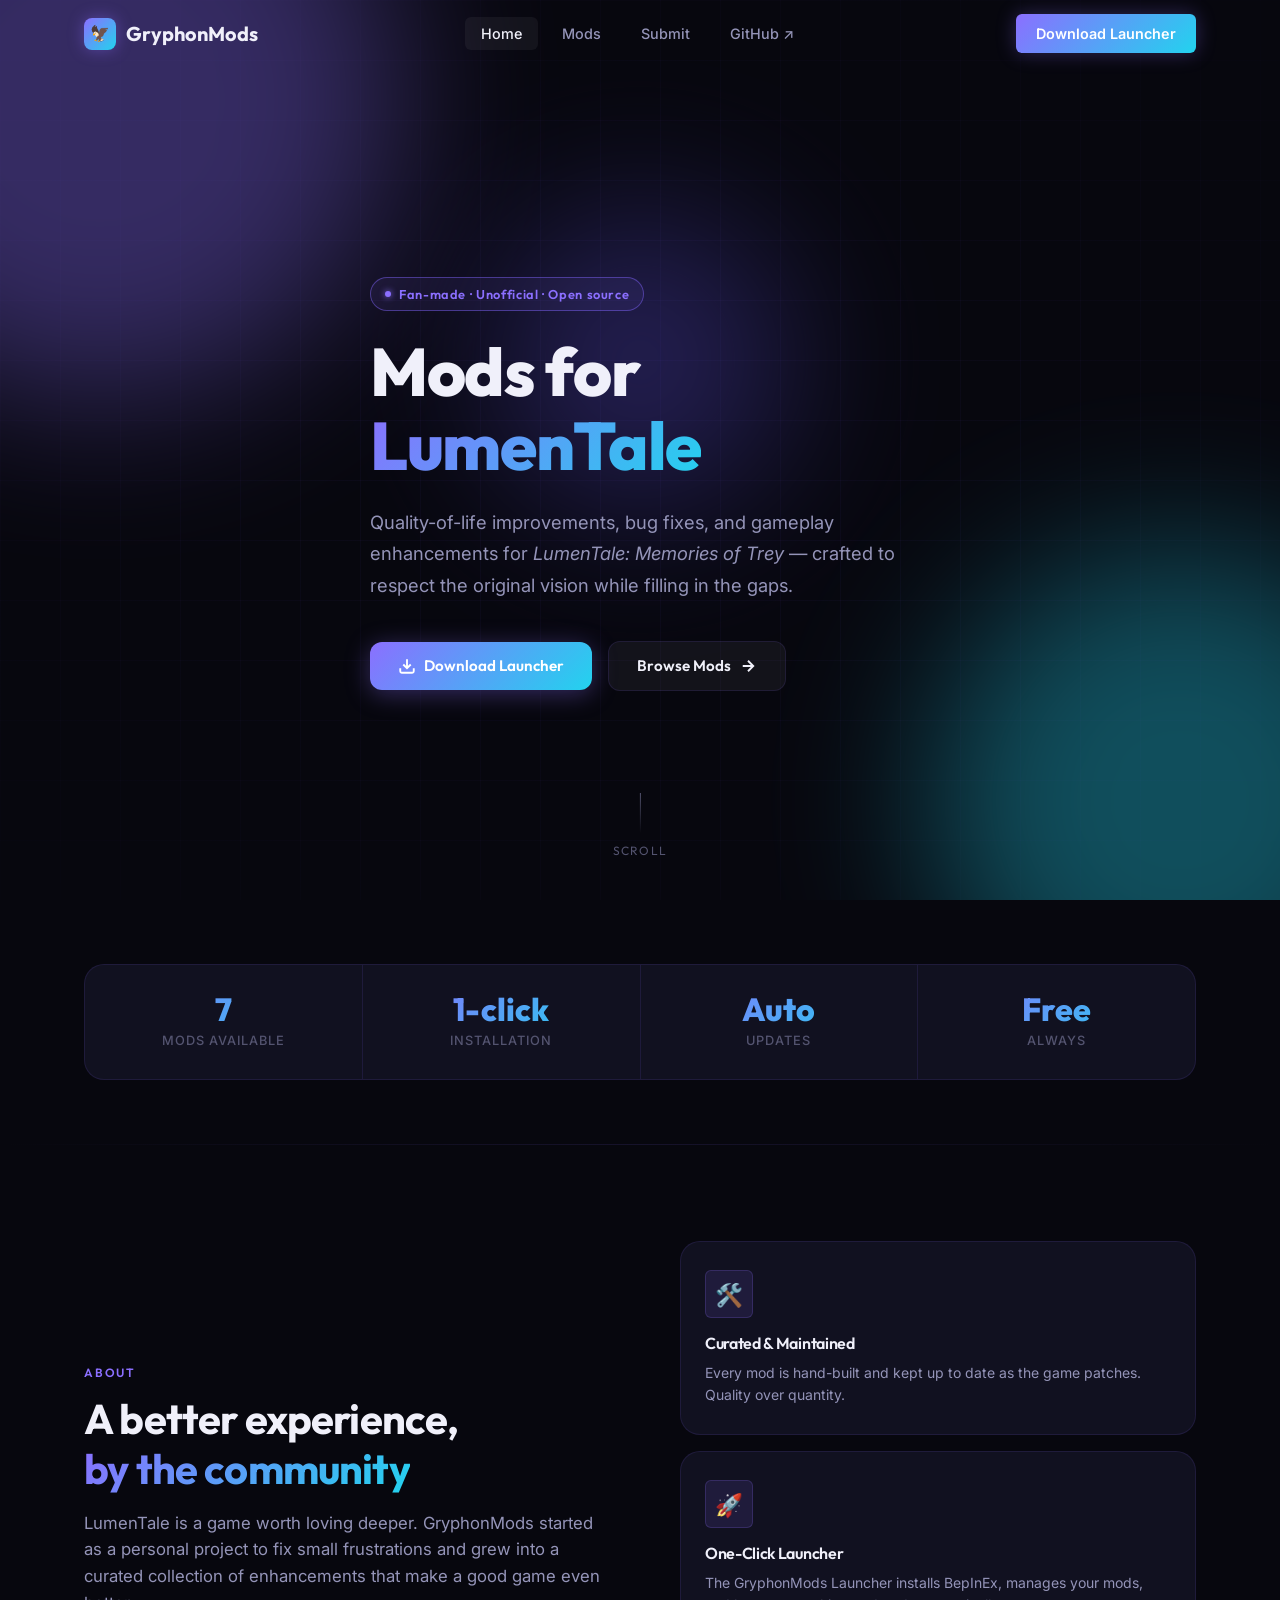
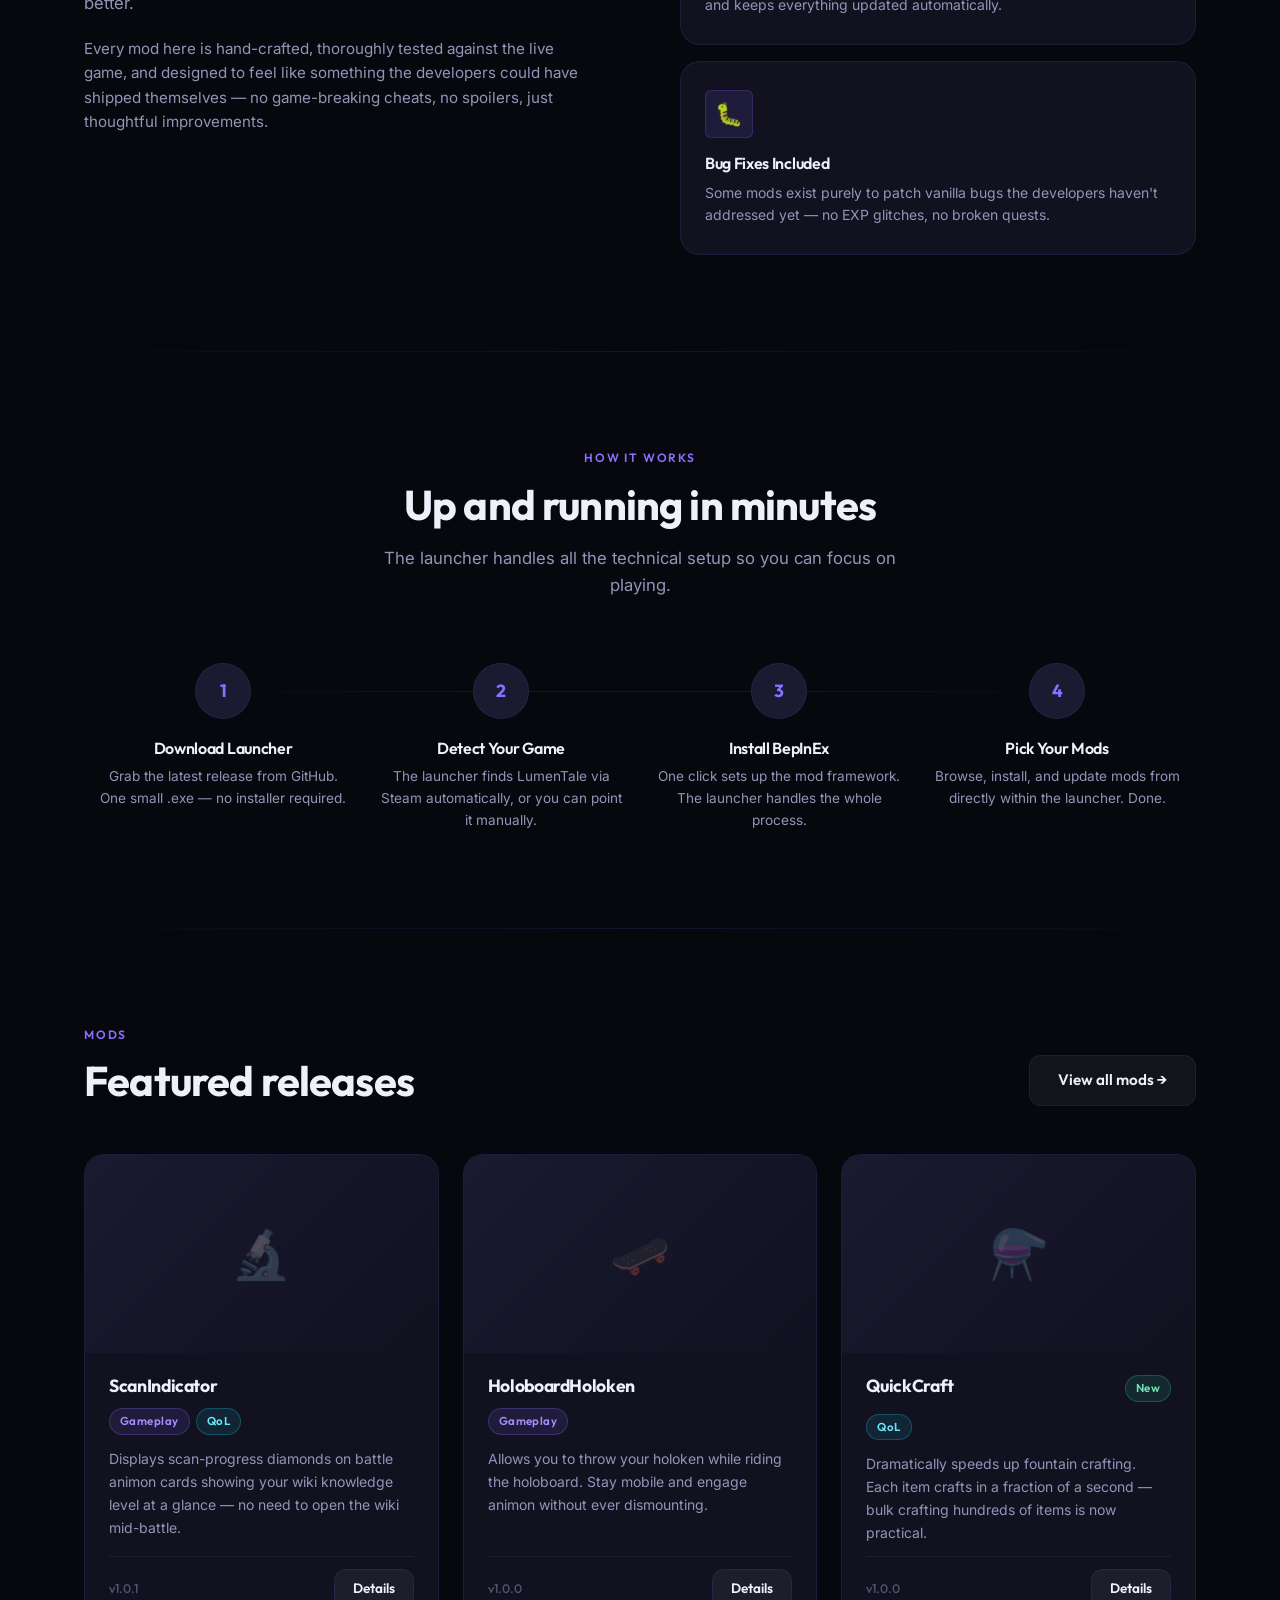
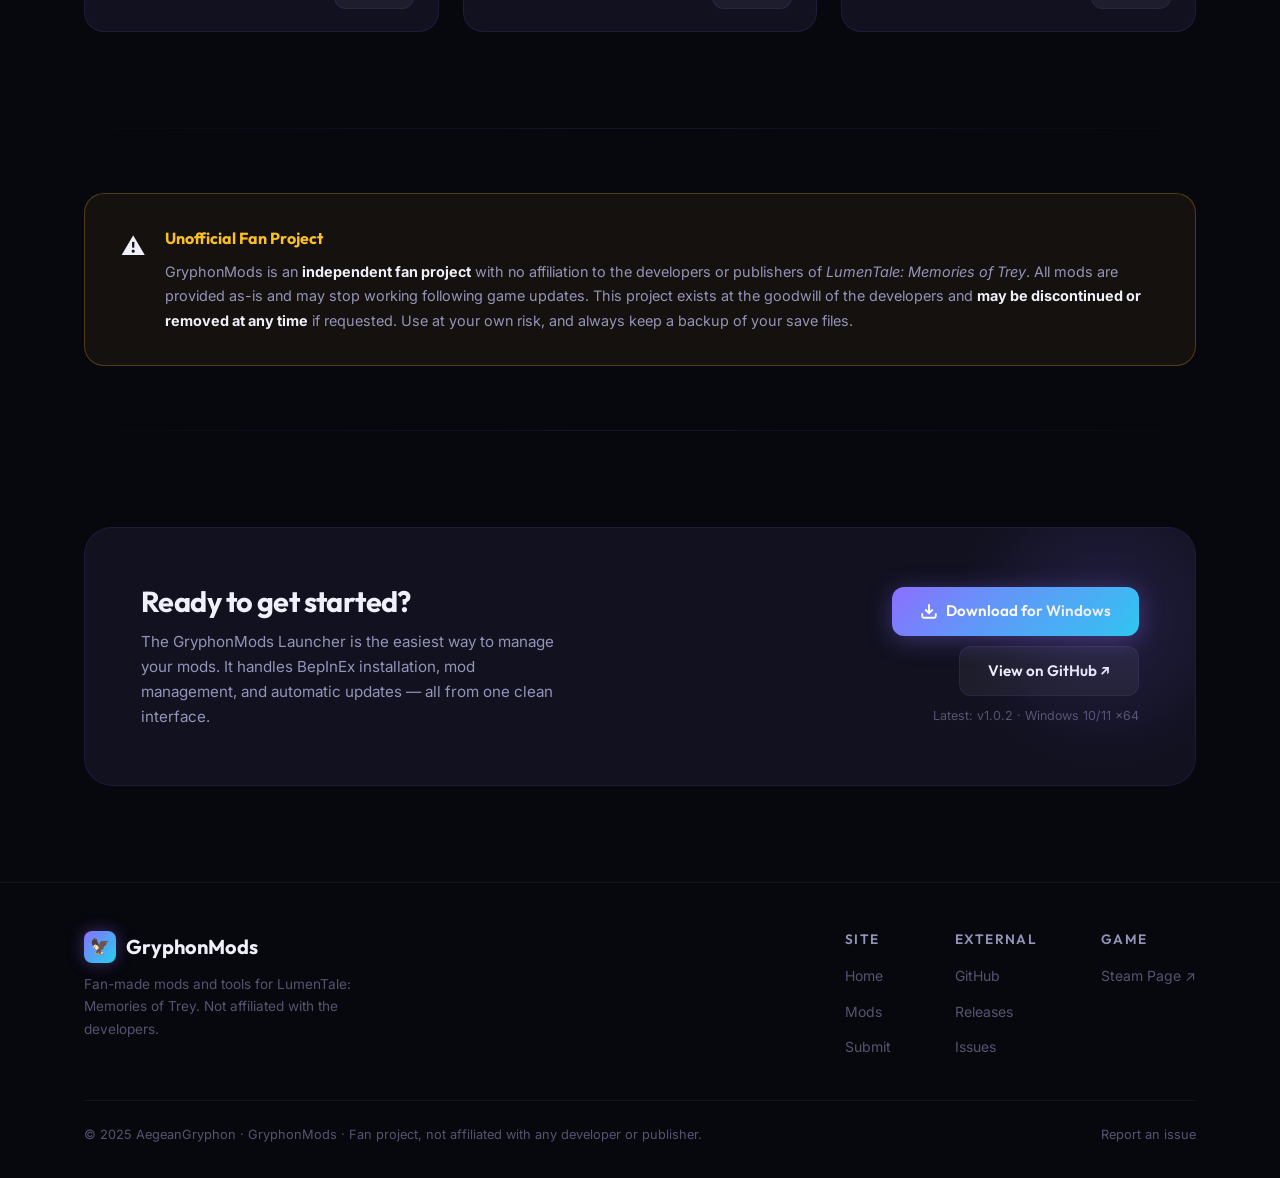
==== docs/index.html @ a7c80421 "Add GryphonMods static site (docs/)" ====
<!DOCTYPE html>
<html lang="en">
<head>
  <meta charset="UTF-8"/>
  <meta name="viewport" content="width=device-width, initial-scale=1.0"/>
  <title>GryphonMods — Mods for LumenTale: Memories of Trey</title>
  <meta name="description" content="Quality-of-life mods, bug fixes, and gameplay enhancements for LumenTale: Memories of Trey. One-click installation via the GryphonMods Launcher."/>
  <meta property="og:title" content="GryphonMods"/>
  <meta property="og:description" content="Quality-of-life mods and bug fixes for LumenTale: Memories of Trey."/>
  <meta property="og:type" content="website"/>
  <meta property="og:url" content="https://gryphonmods.com"/>
  <link rel="stylesheet" href="assets/css/style.css"/>
  <link rel="icon" href="data:image/svg+xml,<svg xmlns='http://www.w3.org/2000/svg' viewBox='0 0 32 32'><rect width='32' height='32' rx='8' fill='%238b6fff'/><text x='50%' y='55%' dominant-baseline='middle' text-anchor='middle' font-size='18'>🦅</text></svg>"/>
</head>
<body>

<!-- ── Nav ───────────────────────────────────────────────── -->
<nav class="nav" aria-label="Main navigation">
  <div class="nav__inner">
    <a href="index.html" class="nav__logo">
      <div class="nav__logo-icon">🦅</div>
      GryphonMods
    </a>
    <ul class="nav__links" role="list">
      <li><a href="index.html"  class="nav__link" data-page="index.html">Home</a></li>
      <li><a href="mods.html"   class="nav__link" data-page="mods.html">Mods</a></li>
      <li><a href="submit.html" class="nav__link" data-page="submit.html">Submit</a></li>
      <li><a href="https://github.com/AegeanGryphon/GryphonMods" target="_blank" rel="noopener" class="nav__link">GitHub ↗</a></li>
    </ul>
    <a href="https://github.com/AegeanGryphon/GryphonMods/releases/latest" class="nav__cta" target="_blank" rel="noopener">
      Download Launcher
    </a>
    <button class="nav__hamburger" aria-label="Toggle menu" aria-expanded="false">
      <span></span><span></span><span></span>
    </button>
  </div>
</nav>
<nav class="nav__mobile" aria-label="Mobile navigation">
  <a href="index.html"  class="nav__link" data-page="index.html">Home</a>
  <a href="mods.html"   class="nav__link" data-page="mods.html">Mods</a>
  <a href="submit.html" class="nav__link" data-page="submit.html">Submit</a>
  <a href="https://github.com/AegeanGryphon/GryphonMods" target="_blank" rel="noopener" class="nav__link">GitHub ↗</a>
  <a href="https://github.com/AegeanGryphon/GryphonMods/releases/latest" class="btn btn--primary" target="_blank" rel="noopener" style="margin-top:8px;">
    Download Launcher
  </a>
</nav>

<!-- ── Hero ──────────────────────────────────────────────── -->
<section class="hero">
  <div class="hero__bg">
    <div class="hero__orb hero__orb--1"></div>
    <div class="hero__orb hero__orb--2"></div>
    <div class="hero__orb hero__orb--3"></div>
    <div class="hero__grid"></div>
  </div>
  <div class="container">
    <div class="hero__content">
      <div class="hero__badge">
        <span class="hero__badge-dot"></span>
        Fan-made · Unofficial · Open source
      </div>
      <h1 class="hero__title">
        Mods for<br>
        <span class="gradient-text">LumenTale</span>
      </h1>
      <p class="hero__desc">
        Quality-of-life improvements, bug fixes, and gameplay enhancements for
        <em>LumenTale: Memories of Trey</em> — crafted to respect the original
        vision while filling in the gaps.
      </p>
      <div class="hero__actions">
        <a href="https://github.com/AegeanGryphon/GryphonMods/releases/latest"
           class="btn btn--primary" target="_blank" rel="noopener">
          <svg viewBox="0 0 24 24" fill="none" stroke="currentColor" stroke-width="2.5">
            <path d="M21 15v4a2 2 0 01-2 2H5a2 2 0 01-2-2v-4M7 10l5 5 5-5M12 15V3"/>
          </svg>
          Download Launcher
        </a>
        <a href="mods.html" class="btn btn--ghost">
          Browse Mods
          <svg viewBox="0 0 24 24" fill="none" stroke="currentColor" stroke-width="2.5">
            <path d="M5 12h14M12 5l7 7-7 7"/>
          </svg>
        </a>
      </div>
    </div>
  </div>
  <div class="hero__scroll">
    <div class="hero__scroll-line"></div>
    scroll
  </div>
</section>

<!-- ── Stats ─────────────────────────────────────────────── -->
<section class="section--sm">
  <div class="container">
    <div class="stats reveal">
      <div class="stat">
        <div class="stat__number">7</div>
        <div class="stat__label">Mods Available</div>
      </div>
      <div class="stat">
        <div class="stat__number">1-click</div>
        <div class="stat__label">Installation</div>
      </div>
      <div class="stat">
        <div class="stat__number">Auto</div>
        <div class="stat__label">Updates</div>
      </div>
      <div class="stat">
        <div class="stat__number">Free</div>
        <div class="stat__label">Always</div>
      </div>
    </div>
  </div>
</section>

<div class="divider"></div>

<!-- ── What is GryphonMods ───────────────────────────────── -->
<section class="section">
  <div class="container">
    <div style="display:grid; grid-template-columns:1fr 1fr; gap:80px; align-items:center;">
      <div>
        <p class="section-label reveal">About</p>
        <h2 class="section-title reveal reveal-delay-1">
          A better experience,<br>
          <span class="gradient-text">by the community</span>
        </h2>
        <p class="section-sub reveal reveal-delay-2" style="margin-bottom:20px;">
          LumenTale is a game worth loving deeper. GryphonMods started as a personal project
          to fix small frustrations and grew into a curated collection of enhancements that
          make a good game even better.
        </p>
        <p class="section-sub reveal reveal-delay-3" style="font-size:0.95rem;">
          Every mod here is hand-crafted, thoroughly tested against the live game, and
          designed to feel like something the developers could have shipped themselves —
          no game-breaking cheats, no spoilers, just thoughtful improvements.
        </p>
      </div>
      <div style="display:flex; flex-direction:column; gap:16px;">
        <div class="feature-card reveal reveal-delay-1">
          <div class="feature-icon">🛠️</div>
          <h3>Curated &amp; Maintained</h3>
          <p>Every mod is hand-built and kept up to date as the game patches. Quality over quantity.</p>
        </div>
        <div class="feature-card reveal reveal-delay-2">
          <div class="feature-icon">🚀</div>
          <h3>One-Click Launcher</h3>
          <p>The GryphonMods Launcher installs BepInEx, manages your mods, and keeps everything updated automatically.</p>
        </div>
        <div class="feature-card reveal reveal-delay-3">
          <div class="feature-icon">🐛</div>
          <h3>Bug Fixes Included</h3>
          <p>Some mods exist purely to patch vanilla bugs the developers haven't addressed yet — no EXP glitches, no broken quests.</p>
        </div>
      </div>
    </div>
  </div>
</section>

<div class="divider"></div>

<!-- ── How it Works ─────────────────────────────────────── -->
<section class="section">
  <div class="container" style="text-align:center;">
    <p class="section-label reveal">How it works</p>
    <h2 class="section-title reveal reveal-delay-1">Up and running in minutes</h2>
    <p class="section-sub reveal reveal-delay-2" style="margin: 0 auto 64px;">
      The launcher handles all the technical setup so you can focus on playing.
    </p>
    <div class="steps reveal reveal-delay-3">
      <div class="step">
        <div class="step__num">1</div>
        <h3>Download Launcher</h3>
        <p>Grab the latest release from GitHub. One small .exe — no installer required.</p>
      </div>
      <div class="step">
        <div class="step__num">2</div>
        <h3>Detect Your Game</h3>
        <p>The launcher finds LumenTale via Steam automatically, or you can point it manually.</p>
      </div>
      <div class="step">
        <div class="step__num">3</div>
        <h3>Install BepInEx</h3>
        <p>One click sets up the mod framework. The launcher handles the whole process.</p>
      </div>
      <div class="step">
        <div class="step__num">4</div>
        <h3>Pick Your Mods</h3>
        <p>Browse, install, and update mods from directly within the launcher. Done.</p>
      </div>
    </div>
  </div>
</section>

<div class="divider"></div>

<!-- ── Featured Mods ─────────────────────────────────────── -->
<section class="section">
  <div class="container">
    <div style="display:flex; align-items:flex-end; justify-content:space-between; margin-bottom:48px; flex-wrap:wrap; gap:16px;">
      <div>
        <p class="section-label reveal">Mods</p>
        <h2 class="section-title reveal reveal-delay-1" style="margin-bottom:0;">Featured releases</h2>
      </div>
      <a href="mods.html" class="btn btn--ghost reveal reveal-delay-2">View all mods →</a>
    </div>
    <div class="mods-grid">

      <article class="mod-card reveal" data-tags="gameplay qol">
        <div class="mod-card__image">
          <div class="mod-card__placeholder">
            <span class="mod-card__placeholder-icon">🔬</span>
          </div>
        </div>
        <div class="mod-card__body">
          <div class="mod-card__header">
            <h3 class="mod-card__title">ScanIndicator</h3>
          </div>
          <div class="tags">
            <span class="tag tag--gameplay">Gameplay</span>
            <span class="tag tag--qol">QoL</span>
          </div>
          <p class="mod-card__desc">
            Displays scan-progress diamonds on battle animon cards showing your wiki knowledge
            level at a glance — no need to open the wiki mid-battle.
          </p>
          <div class="mod-card__footer">
            <span class="mod-card__version">v1.0.1</span>
            <a href="mods.html" class="btn btn--ghost btn--sm">Details</a>
          </div>
        </div>
      </article>

      <article class="mod-card reveal reveal-delay-1" data-tags="gameplay">
        <div class="mod-card__image">
          <div class="mod-card__placeholder">
            <span class="mod-card__placeholder-icon">🛹</span>
          </div>
        </div>
        <div class="mod-card__body">
          <div class="mod-card__header">
            <h3 class="mod-card__title">HoloboardHoloken</h3>
          </div>
          <div class="tags">
            <span class="tag tag--gameplay">Gameplay</span>
          </div>
          <p class="mod-card__desc">
            Allows you to throw your holoken while riding the holoboard. Stay mobile and
            engage animon without ever dismounting.
          </p>
          <div class="mod-card__footer">
            <span class="mod-card__version">v1.0.0</span>
            <a href="mods.html" class="btn btn--ghost btn--sm">Details</a>
          </div>
        </div>
      </article>

      <article class="mod-card reveal reveal-delay-2" data-tags="qol">
        <div class="mod-card__image">
          <div class="mod-card__placeholder">
            <span class="mod-card__placeholder-icon">⚗️</span>
          </div>
        </div>
        <div class="mod-card__body">
          <div class="mod-card__header">
            <h3 class="mod-card__title">QuickCraft</h3>
            <span class="tag tag--new">New</span>
          </div>
          <div class="tags">
            <span class="tag tag--qol">QoL</span>
          </div>
          <p class="mod-card__desc">
            Dramatically speeds up fountain crafting. Each item crafts in a fraction of a
            second — bulk crafting hundreds of items is now practical.
          </p>
          <div class="mod-card__footer">
            <span class="mod-card__version">v1.0.0</span>
            <a href="mods.html" class="btn btn--ghost btn--sm">Details</a>
          </div>
        </div>
      </article>

    </div>
  </div>
</section>

<div class="divider"></div>

<!-- ── Disclaimer ────────────────────────────────────────── -->
<section class="section--sm">
  <div class="container">
    <div class="disclaimer reveal">
      <div class="disclaimer__icon">⚠️</div>
      <div>
        <div class="disclaimer__title">Unofficial Fan Project</div>
        <div class="disclaimer__text">
          GryphonMods is an <strong>independent fan project</strong> with no affiliation to the
          developers or publishers of <em>LumenTale: Memories of Trey</em>. All mods are provided
          as-is and may stop working following game updates. This project exists at the goodwill
          of the developers and <strong>may be discontinued or removed at any time</strong> if
          requested. Use at your own risk, and always keep a backup of your save files.
        </div>
      </div>
    </div>
  </div>
</section>

<div class="divider"></div>

<!-- ── Download CTA ──────────────────────────────────────── -->
<section class="section">
  <div class="container">
    <div class="download-card reveal">
      <div class="download-card__info">
        <h2>Ready to get started?</h2>
        <p>
          The GryphonMods Launcher is the easiest way to manage your mods.
          It handles BepInEx installation, mod management, and automatic updates —
          all from one clean interface.
        </p>
      </div>
      <div class="download-card__actions">
        <a href="https://github.com/AegeanGryphon/GryphonMods/releases/latest"
           class="btn btn--primary" target="_blank" rel="noopener">
          <svg viewBox="0 0 24 24" fill="none" stroke="currentColor" stroke-width="2.5">
            <path d="M21 15v4a2 2 0 01-2 2H5a2 2 0 01-2-2v-4M7 10l5 5 5-5M12 15V3"/>
          </svg>
          Download for Windows
        </a>
        <a href="https://github.com/AegeanGryphon/GryphonMods" target="_blank" rel="noopener"
           class="btn btn--ghost">
          View on GitHub ↗
        </a>
        <span class="download-version">Latest: v1.0.2 · Windows 10/11 x64</span>
      </div>
    </div>
  </div>
</section>

<!-- ── Footer ────────────────────────────────────────────── -->
<footer class="footer">
  <div class="container">
    <div class="footer__inner">
      <div class="footer__brand">
        <a href="index.html" class="nav__logo">
          <div class="nav__logo-icon">🦅</div>
          GryphonMods
        </a>
        <p>Fan-made mods and tools for LumenTale: Memories of Trey. Not affiliated with the developers.</p>
      </div>
      <div class="footer__links">
        <div class="footer__col">
          <h4>Site</h4>
          <ul>
            <li><a href="index.html">Home</a></li>
            <li><a href="mods.html">Mods</a></li>
            <li><a href="submit.html">Submit</a></li>
          </ul>
        </div>
        <div class="footer__col">
          <h4>External</h4>
          <ul>
            <li><a href="https://github.com/AegeanGryphon/GryphonMods" target="_blank" rel="noopener">GitHub</a></li>
            <li><a href="https://github.com/AegeanGryphon/GryphonMods/releases" target="_blank" rel="noopener">Releases</a></li>
            <li><a href="https://github.com/AegeanGryphon/GryphonMods/issues" target="_blank" rel="noopener">Issues</a></li>
          </ul>
        </div>
        <div class="footer__col">
          <h4>Game</h4>
          <ul>
            <li><a href="https://store.steampowered.com/app/2261430" target="_blank" rel="noopener">Steam Page ↗</a></li>
          </ul>
        </div>
      </div>
    </div>
    <div class="footer__bottom">
      <span class="footer__copy">© 2025 AegeanGryphon · GryphonMods · Fan project, not affiliated with any developer or publisher.</span>
      <div class="footer__legal">
        <a href="https://github.com/AegeanGryphon/GryphonMods/issues/new" target="_blank" rel="noopener">Report an issue</a>
      </div>
    </div>
  </div>
</footer>

<script src="assets/js/main.js"></script>
</body>
</html>
---- docs/assets/css/style.css ----
/* ============================================================
   GryphonMods — Design System
   ============================================================ */

@import url('https://fonts.googleapis.com/css2?family=Outfit:wght@300;400;500;600;700;800&family=Inter:wght@400;500;600&display=swap');

/* ── Variables ─────────────────────────────────────────────── */
:root {
  --bg-base:        #07070e;
  --bg-surface:     #0d0d1c;
  --bg-card:        #111120;
  --bg-card-hover:  #161628;
  --bg-elevated:    #1a1a30;

  --border:         rgba(130, 100, 255, 0.12);
  --border-hover:   rgba(130, 100, 255, 0.45);
  --border-subtle:  rgba(255, 255, 255, 0.05);

  --accent-purple:  #8b6fff;
  --accent-cyan:    #22d3ee;
  --accent-green:   #34d399;
  --accent-amber:   #fbbf24;
  --accent-red:     #f87171;

  --grad-primary:   linear-gradient(135deg, #8b6fff, #22d3ee);
  --grad-hero:      linear-gradient(135deg, #8b6fff 0%, #5b4dd4 40%, #0f8fbd 100%);
  --grad-card:      linear-gradient(135deg, rgba(139,111,255,0.08), rgba(34,211,238,0.04));

  --text-primary:   #f0f0fa;
  --text-secondary: #9494b8;
  --text-muted:     #545470;

  --radius-sm:  6px;
  --radius-md:  12px;
  --radius-lg:  20px;
  --radius-xl:  28px;

  --shadow-card:  0 4px 24px rgba(0,0,0,0.4), 0 1px 4px rgba(0,0,0,0.3);
  --shadow-glow:  0 0 40px rgba(139,111,255,0.15);
  --shadow-hover: 0 8px 40px rgba(0,0,0,0.5), 0 0 30px rgba(139,111,255,0.2);

  --nav-height: 68px;
  --max-width:  1160px;

  --ease-smooth: cubic-bezier(0.4, 0, 0.2, 1);
  --ease-spring: cubic-bezier(0.34, 1.56, 0.64, 1);
}

/* ── Reset ─────────────────────────────────────────────────── */
*, *::before, *::after { box-sizing: border-box; margin: 0; padding: 0; }
html { scroll-behavior: smooth; -webkit-font-smoothing: antialiased; }
body {
  font-family: 'Inter', sans-serif;
  background: var(--bg-base);
  color: var(--text-primary);
  line-height: 1.6;
  overflow-x: hidden;
}
img { display: block; max-width: 100%; }
a { color: inherit; text-decoration: none; }
button { cursor: pointer; border: none; background: none; font: inherit; }
ul { list-style: none; }

/* ── Scrollbar ─────────────────────────────────────────────── */
::-webkit-scrollbar { width: 6px; }
::-webkit-scrollbar-track { background: var(--bg-base); }
::-webkit-scrollbar-thumb { background: var(--bg-elevated); border-radius: 3px; }
::-webkit-scrollbar-thumb:hover { background: var(--accent-purple); }

/* ── Typography ────────────────────────────────────────────── */
h1, h2, h3, h4 {
  font-family: 'Outfit', sans-serif;
  line-height: 1.2;
  letter-spacing: -0.02em;
}
.gradient-text {
  background: var(--grad-primary);
  -webkit-background-clip: text;
  -webkit-text-fill-color: transparent;
  background-clip: text;
}
.section-label {
  font-family: 'Outfit', sans-serif;
  font-size: 0.75rem;
  font-weight: 600;
  letter-spacing: 0.15em;
  text-transform: uppercase;
  color: var(--accent-purple);
  margin-bottom: 0.75rem;
}
.section-title {
  font-size: clamp(1.8rem, 4vw, 2.6rem);
  font-weight: 700;
  margin-bottom: 1rem;
}
.section-sub {
  font-size: 1.05rem;
  color: var(--text-secondary);
  max-width: 560px;
}

/* ── Layout ────────────────────────────────────────────────── */
.container {
  max-width: var(--max-width);
  margin: 0 auto;
  padding: 0 24px;
}
.section {
  padding: 96px 0;
}
.section--sm {
  padding: 64px 0;
}

/* ── Nav ────────────────────────────────────────────────────── */
.nav {
  position: fixed;
  top: 0; left: 0; right: 0;
  height: var(--nav-height);
  z-index: 100;
  transition: background 0.3s var(--ease-smooth),
              border-color 0.3s var(--ease-smooth),
              box-shadow 0.3s var(--ease-smooth);
  border-bottom: 1px solid transparent;
}
.nav.scrolled {
  background: rgba(7, 7, 14, 0.85);
  backdrop-filter: blur(20px);
  -webkit-backdrop-filter: blur(20px);
  border-bottom-color: var(--border-subtle);
  box-shadow: 0 4px 32px rgba(0,0,0,0.3);
}
.nav__inner {
  max-width: var(--max-width);
  margin: 0 auto;
  padding: 0 24px;
  height: 100%;
  display: flex;
  align-items: center;
  justify-content: space-between;
}
.nav__logo {
  font-family: 'Outfit', sans-serif;
  font-size: 1.25rem;
  font-weight: 700;
  display: flex;
  align-items: center;
  gap: 10px;
}
.nav__logo-icon {
  width: 32px;
  height: 32px;
  background: var(--grad-primary);
  border-radius: 8px;
  display: flex;
  align-items: center;
  justify-content: center;
  font-size: 1rem;
  box-shadow: 0 0 16px rgba(139,111,255,0.4);
}
.nav__links {
  display: flex;
  align-items: center;
  gap: 8px;
}
.nav__link {
  padding: 8px 16px;
  border-radius: var(--radius-sm);
  font-size: 0.9rem;
  font-weight: 500;
  color: var(--text-secondary);
  transition: color 0.2s, background 0.2s;
}
.nav__link:hover,
.nav__link.active {
  color: var(--text-primary);
  background: rgba(255,255,255,0.05);
}
.nav__cta {
  padding: 8px 20px;
  border-radius: var(--radius-sm);
  font-size: 0.9rem;
  font-weight: 600;
  background: var(--grad-primary);
  color: #fff;
  box-shadow: 0 0 20px rgba(139,111,255,0.3);
  transition: opacity 0.2s, transform 0.2s, box-shadow 0.2s;
}
.nav__cta:hover {
  opacity: 0.9;
  transform: translateY(-1px);
  box-shadow: 0 4px 24px rgba(139,111,255,0.45);
}
.nav__hamburger {
  display: none;
  flex-direction: column;
  gap: 5px;
  padding: 8px;
}
.nav__hamburger span {
  display: block;
  width: 22px;
  height: 2px;
  background: var(--text-primary);
  border-radius: 2px;
  transition: transform 0.3s, opacity 0.3s;
}
.nav__mobile {
  display: none;
  position: fixed;
  top: var(--nav-height);
  left: 0; right: 0;
  background: rgba(13, 13, 28, 0.97);
  backdrop-filter: blur(20px);
  border-bottom: 1px solid var(--border-subtle);
  padding: 16px 24px 24px;
  flex-direction: column;
  gap: 4px;
}
.nav__mobile.open { display: flex; }
.nav__mobile .nav__link {
  padding: 12px 16px;
  font-size: 1rem;
}

/* ── Hero ───────────────────────────────────────────────────── */
.hero {
  position: relative;
  min-height: 100vh;
  display: flex;
  align-items: center;
  overflow: hidden;
  padding-top: var(--nav-height);
}
.hero__bg {
  position: absolute;
  inset: 0;
  z-index: 0;
}
.hero__orb {
  position: absolute;
  border-radius: 50%;
  filter: blur(80px);
  opacity: 0.35;
  animation: float 8s ease-in-out infinite;
}
.hero__orb--1 {
  width: 600px; height: 600px;
  background: #8b6fff;
  top: -200px; left: -200px;
  animation-delay: 0s;
}
.hero__orb--2 {
  width: 500px; height: 500px;
  background: #22d3ee;
  bottom: -150px; right: -150px;
  animation-delay: -3s;
}
.hero__orb--3 {
  width: 300px; height: 300px;
  background: #5b4dd4;
  top: 40%; left: 50%;
  transform: translate(-50%, -50%);
  animation-delay: -6s;
}
.hero__grid {
  position: absolute;
  inset: 0;
  background-image:
    linear-gradient(rgba(130,100,255,0.04) 1px, transparent 1px),
    linear-gradient(90deg, rgba(130,100,255,0.04) 1px, transparent 1px);
  background-size: 60px 60px;
  mask-image: radial-gradient(ellipse 80% 80% at 50% 50%, black 30%, transparent 100%);
  -webkit-mask-image: radial-gradient(ellipse 80% 80% at 50% 50%, black 30%, transparent 100%);
}
.hero__content {
  position: relative;
  z-index: 1;
  max-width: 780px;
}
.hero__badge {
  display: inline-flex;
  align-items: center;
  gap: 8px;
  padding: 6px 14px;
  border-radius: 100px;
  border: 1px solid var(--border-hover);
  background: rgba(139,111,255,0.08);
  font-size: 0.8rem;
  font-weight: 600;
  font-family: 'Outfit', sans-serif;
  letter-spacing: 0.05em;
  color: var(--accent-purple);
  margin-bottom: 24px;
}
.hero__badge-dot {
  width: 6px; height: 6px;
  border-radius: 50%;
  background: var(--accent-purple);
  box-shadow: 0 0 6px var(--accent-purple);
  animation: pulse 2s ease-in-out infinite;
}
.hero__title {
  font-size: clamp(2.6rem, 6vw, 4.2rem);
  font-weight: 800;
  line-height: 1.1;
  margin-bottom: 24px;
}
.hero__desc {
  font-size: 1.15rem;
  color: var(--text-secondary);
  max-width: 540px;
  margin-bottom: 40px;
  line-height: 1.7;
}
.hero__actions {
  display: flex;
  align-items: center;
  gap: 16px;
  flex-wrap: wrap;
}
.hero__scroll {
  position: absolute;
  bottom: 40px;
  left: 50%;
  transform: translateX(-50%);
  z-index: 1;
  display: flex;
  flex-direction: column;
  align-items: center;
  gap: 8px;
  color: var(--text-muted);
  font-size: 0.75rem;
  letter-spacing: 0.1em;
  text-transform: uppercase;
  font-family: 'Outfit', sans-serif;
  animation: bounce 2s ease-in-out infinite;
}
.hero__scroll-line {
  width: 1px;
  height: 40px;
  background: linear-gradient(to bottom, var(--text-muted), transparent);
}

/* ── Buttons ────────────────────────────────────────────────── */
.btn {
  display: inline-flex;
  align-items: center;
  gap: 8px;
  padding: 12px 28px;
  border-radius: var(--radius-md);
  font-family: 'Outfit', sans-serif;
  font-size: 0.95rem;
  font-weight: 600;
  transition: all 0.25s var(--ease-smooth);
  cursor: pointer;
  border: none;
  white-space: nowrap;
}
.btn--primary {
  background: var(--grad-primary);
  color: #fff;
  box-shadow: 0 4px 24px rgba(139,111,255,0.35);
}
.btn--primary:hover {
  transform: translateY(-2px);
  box-shadow: 0 8px 32px rgba(139,111,255,0.5);
}
.btn--ghost {
  background: rgba(255,255,255,0.05);
  color: var(--text-primary);
  border: 1px solid var(--border);
}
.btn--ghost:hover {
  background: rgba(255,255,255,0.08);
  border-color: var(--border-hover);
  transform: translateY(-2px);
}
.btn--sm {
  padding: 8px 18px;
  font-size: 0.85rem;
}
.btn svg { width: 18px; height: 18px; flex-shrink: 0; }

/* ── Feature Cards (Why section) ───────────────────────────── */
.features {
  display: grid;
  grid-template-columns: repeat(auto-fit, minmax(240px, 1fr));
  gap: 20px;
  margin-top: 56px;
}
.feature-card {
  background: var(--bg-card);
  border: 1px solid var(--border);
  border-radius: var(--radius-lg);
  padding: 28px 24px;
  transition: all 0.3s var(--ease-smooth);
  position: relative;
  overflow: hidden;
}
.feature-card::before {
  content: '';
  position: absolute;
  inset: 0;
  background: var(--grad-card);
  opacity: 0;
  transition: opacity 0.3s;
}
.feature-card:hover {
  border-color: var(--border-hover);
  transform: translateY(-4px);
  box-shadow: var(--shadow-hover);
}
.feature-card:hover::before { opacity: 1; }
.feature-icon {
  width: 48px; height: 48px;
  border-radius: var(--radius-sm);
  background: rgba(139,111,255,0.12);
  border: 1px solid rgba(139,111,255,0.2);
  display: flex;
  align-items: center;
  justify-content: center;
  font-size: 1.4rem;
  margin-bottom: 16px;
  position: relative;
}
.feature-card h3 {
  font-size: 1rem;
  font-weight: 600;
  margin-bottom: 8px;
  position: relative;
}
.feature-card p {
  font-size: 0.875rem;
  color: var(--text-secondary);
  line-height: 1.6;
  position: relative;
}

/* ── Disclaimer ─────────────────────────────────────────────── */
.disclaimer {
  background: rgba(251,191,36,0.06);
  border: 1px solid rgba(251,191,36,0.25);
  border-radius: var(--radius-lg);
  padding: 32px 36px;
  display: flex;
  gap: 20px;
  align-items: flex-start;
}
.disclaimer__icon {
  font-size: 1.5rem;
  flex-shrink: 0;
  margin-top: 2px;
}
.disclaimer__title {
  font-family: 'Outfit', sans-serif;
  font-size: 1rem;
  font-weight: 700;
  color: var(--accent-amber);
  margin-bottom: 8px;
}
.disclaimer__text {
  font-size: 0.9rem;
  color: var(--text-secondary);
  line-height: 1.7;
}
.disclaimer__text strong { color: var(--text-primary); }

/* ── Stats Bar ──────────────────────────────────────────────── */
.stats {
  display: flex;
  gap: 0;
  background: var(--bg-card);
  border: 1px solid var(--border);
  border-radius: var(--radius-lg);
  overflow: hidden;
}
.stat {
  flex: 1;
  padding: 28px 24px;
  text-align: center;
  border-right: 1px solid var(--border);
}
.stat:last-child { border-right: none; }
.stat__number {
  font-family: 'Outfit', sans-serif;
  font-size: 2rem;
  font-weight: 800;
  background: var(--grad-primary);
  -webkit-background-clip: text;
  -webkit-text-fill-color: transparent;
  background-clip: text;
  line-height: 1;
  margin-bottom: 6px;
}
.stat__label {
  font-size: 0.8rem;
  color: var(--text-muted);
  text-transform: uppercase;
  letter-spacing: 0.08em;
  font-weight: 500;
}

/* ── Mod Cards ──────────────────────────────────────────────── */
.mods-grid {
  display: grid;
  grid-template-columns: repeat(auto-fill, minmax(320px, 1fr));
  gap: 24px;
}
.mod-card {
  background: var(--bg-card);
  border: 1px solid var(--border);
  border-radius: var(--radius-lg);
  overflow: hidden;
  transition: all 0.3s var(--ease-smooth);
  display: flex;
  flex-direction: column;
}
.mod-card:hover {
  border-color: var(--border-hover);
  transform: translateY(-4px);
  box-shadow: var(--shadow-hover);
}
.mod-card__image {
  aspect-ratio: 16/9;
  background: var(--bg-elevated);
  position: relative;
  overflow: hidden;
  display: flex;
  align-items: center;
  justify-content: center;
}
.mod-card__image img {
  width: 100%;
  height: 100%;
  object-fit: cover;
  transition: transform 0.4s var(--ease-smooth);
}
.mod-card:hover .mod-card__image img { transform: scale(1.03); }
.mod-card__placeholder {
  display: flex;
  flex-direction: column;
  align-items: center;
  justify-content: center;
  width: 100%;
  height: 100%;
  background: linear-gradient(135deg, var(--bg-elevated), var(--bg-card));
}
.mod-card__placeholder-icon {
  font-size: 3rem;
  opacity: 0.25;
}
.mod-card__image-grid {
  display: grid;
  grid-template-columns: 1fr 1fr;
  gap: 2px;
  width: 100%;
  height: 100%;
}
.mod-card__image-grid img {
  width: 100%;
  height: 100%;
  object-fit: cover;
}
.mod-card__body {
  padding: 22px 24px;
  flex: 1;
  display: flex;
  flex-direction: column;
  gap: 12px;
}
.mod-card__header {
  display: flex;
  align-items: flex-start;
  justify-content: space-between;
  gap: 12px;
}
.mod-card__title {
  font-family: 'Outfit', sans-serif;
  font-size: 1.1rem;
  font-weight: 700;
}
.mod-card__desc {
  font-size: 0.875rem;
  color: var(--text-secondary);
  line-height: 1.65;
  flex: 1;
}
.mod-card__footer {
  display: flex;
  align-items: center;
  justify-content: space-between;
  padding-top: 12px;
  border-top: 1px solid var(--border-subtle);
  margin-top: auto;
}
.mod-card__version {
  font-size: 0.78rem;
  color: var(--text-muted);
  font-family: 'Outfit', sans-serif;
  font-weight: 500;
}

/* ── Tags / Badges ──────────────────────────────────────────── */
.tags {
  display: flex;
  flex-wrap: wrap;
  gap: 6px;
}
.tag {
  display: inline-flex;
  align-items: center;
  gap: 4px;
  padding: 3px 10px;
  border-radius: 100px;
  font-size: 0.72rem;
  font-weight: 600;
  font-family: 'Outfit', sans-serif;
  letter-spacing: 0.04em;
  white-space: nowrap;
}
.tag--gameplay  { background: rgba(139,111,255,0.12); color: #a78bfa; border: 1px solid rgba(139,111,255,0.25); }
.tag--qol       { background: rgba(34,211,238,0.10);  color: #67e8f9; border: 1px solid rgba(34,211,238,0.25); }
.tag--bugfix    { background: rgba(251,191,36,0.10);  color: #fcd34d; border: 1px solid rgba(251,191,36,0.25); }
.tag--beta      { background: rgba(248,113,113,0.10); color: #fca5a5; border: 1px solid rgba(248,113,113,0.25); }
.tag--new       { background: rgba(52,211,153,0.12);  color: #6ee7b7; border: 1px solid rgba(52,211,153,0.25); }

/* ── Filter Bar ─────────────────────────────────────────────── */
.filter-bar {
  display: flex;
  align-items: center;
  gap: 8px;
  flex-wrap: wrap;
  margin-bottom: 36px;
}
.filter-btn {
  padding: 7px 16px;
  border-radius: 100px;
  font-size: 0.85rem;
  font-weight: 500;
  font-family: 'Outfit', sans-serif;
  color: var(--text-secondary);
  border: 1px solid var(--border);
  background: transparent;
  transition: all 0.2s var(--ease-smooth);
}
.filter-btn:hover,
.filter-btn.active {
  background: var(--bg-elevated);
  color: var(--text-primary);
  border-color: var(--border-hover);
}
.filter-btn.active {
  background: rgba(139,111,255,0.15);
  color: var(--accent-purple);
  border-color: rgba(139,111,255,0.4);
}

/* ── Launcher Download Section ──────────────────────────────── */
.download-card {
  background: var(--bg-card);
  border: 1px solid var(--border);
  border-radius: var(--radius-xl);
  padding: 56px;
  display: flex;
  align-items: center;
  justify-content: space-between;
  gap: 40px;
  position: relative;
  overflow: hidden;
}
.download-card::before {
  content: '';
  position: absolute;
  top: -60px; right: -60px;
  width: 300px; height: 300px;
  background: radial-gradient(circle, rgba(139,111,255,0.15), transparent 70%);
  pointer-events: none;
}
.download-card__info h2 {
  font-size: 1.8rem;
  font-weight: 700;
  margin-bottom: 10px;
}
.download-card__info p {
  font-size: 0.95rem;
  color: var(--text-secondary);
  max-width: 420px;
  line-height: 1.65;
}
.download-card__actions {
  display: flex;
  flex-direction: column;
  gap: 10px;
  align-items: flex-end;
  flex-shrink: 0;
}
.download-version {
  font-size: 0.78rem;
  color: var(--text-muted);
  text-align: right;
}

/* ── Form ───────────────────────────────────────────────────── */
.form-card {
  background: var(--bg-card);
  border: 1px solid var(--border);
  border-radius: var(--radius-xl);
  padding: 48px;
}
.form-grid {
  display: grid;
  grid-template-columns: 1fr 1fr;
  gap: 20px;
}
.form-group {
  display: flex;
  flex-direction: column;
  gap: 8px;
}
.form-group--full { grid-column: 1 / -1; }
.form-label {
  font-family: 'Outfit', sans-serif;
  font-size: 0.85rem;
  font-weight: 600;
  color: var(--text-secondary);
}
.form-label span { color: var(--accent-purple); margin-left: 2px; }
.form-input,
.form-select,
.form-textarea {
  width: 100%;
  padding: 12px 16px;
  border-radius: var(--radius-md);
  border: 1px solid var(--border);
  background: var(--bg-surface);
  color: var(--text-primary);
  font-family: 'Inter', sans-serif;
  font-size: 0.9rem;
  transition: border-color 0.2s, box-shadow 0.2s;
  outline: none;
  -webkit-appearance: none;
}
.form-input:focus,
.form-select:focus,
.form-textarea:focus {
  border-color: var(--accent-purple);
  box-shadow: 0 0 0 3px rgba(139,111,255,0.15);
}
.form-input::placeholder,
.form-textarea::placeholder { color: var(--text-muted); }
.form-textarea { resize: vertical; min-height: 120px; }
.form-select { cursor: pointer; }
.form-select option { background: var(--bg-surface); }
.form-footer {
  display: flex;
  align-items: center;
  justify-content: space-between;
  margin-top: 28px;
  gap: 16px;
}
.form-note {
  font-size: 0.8rem;
  color: var(--text-muted);
}

/* ── Steps (How it works) ───────────────────────────────────── */
.steps {
  display: grid;
  grid-template-columns: repeat(auto-fit, minmax(200px, 1fr));
  gap: 0;
  position: relative;
}
.steps::before {
  content: '';
  position: absolute;
  top: 28px;
  left: 10%;
  right: 10%;
  height: 1px;
  background: linear-gradient(90deg, transparent, var(--border), var(--border), transparent);
}
.step {
  padding: 0 16px;
  text-align: center;
  position: relative;
}
.step__num {
  width: 56px; height: 56px;
  border-radius: 50%;
  background: var(--bg-elevated);
  border: 1px solid var(--border);
  display: flex;
  align-items: center;
  justify-content: center;
  font-family: 'Outfit', sans-serif;
  font-size: 1.1rem;
  font-weight: 700;
  color: var(--accent-purple);
  margin: 0 auto 20px;
  position: relative;
  z-index: 1;
  transition: all 0.3s;
}
.step:hover .step__num {
  background: var(--accent-purple);
  color: #fff;
  box-shadow: 0 0 24px rgba(139,111,255,0.4);
  border-color: var(--accent-purple);
}
.step h3 {
  font-size: 1rem;
  font-weight: 600;
  margin-bottom: 8px;
}
.step p {
  font-size: 0.85rem;
  color: var(--text-secondary);
  line-height: 1.6;
}

/* ── Divider ────────────────────────────────────────────────── */
.divider {
  height: 1px;
  background: linear-gradient(90deg, transparent, var(--border), transparent);
  margin: 0;
}

/* ── Footer ─────────────────────────────────────────────────── */
.footer {
  padding: 48px 0 32px;
  border-top: 1px solid var(--border-subtle);
}
.footer__inner {
  display: flex;
  align-items: flex-start;
  justify-content: space-between;
  gap: 40px;
  flex-wrap: wrap;
  margin-bottom: 40px;
}
.footer__brand p {
  font-size: 0.85rem;
  color: var(--text-muted);
  margin-top: 10px;
  max-width: 280px;
  line-height: 1.65;
}
.footer__links {
  display: flex;
  gap: 64px;
  flex-wrap: wrap;
}
.footer__col h4 {
  font-family: 'Outfit', sans-serif;
  font-size: 0.85rem;
  font-weight: 600;
  color: var(--text-secondary);
  text-transform: uppercase;
  letter-spacing: 0.1em;
  margin-bottom: 16px;
}
.footer__col ul {
  display: flex;
  flex-direction: column;
  gap: 10px;
}
.footer__col a {
  font-size: 0.875rem;
  color: var(--text-muted);
  transition: color 0.2s;
}
.footer__col a:hover { color: var(--text-primary); }
.footer__bottom {
  display: flex;
  align-items: center;
  justify-content: space-between;
  gap: 16px;
  padding-top: 24px;
  border-top: 1px solid var(--border-subtle);
  flex-wrap: wrap;
}
.footer__copy {
  font-size: 0.8rem;
  color: var(--text-muted);
}
.footer__legal {
  display: flex;
  gap: 24px;
}
.footer__legal a {
  font-size: 0.8rem;
  color: var(--text-muted);
  transition: color 0.2s;
}
.footer__legal a:hover { color: var(--text-secondary); }

/* ── Page Header (inner pages) ──────────────────────────────── */
.page-header {
  padding: 120px 0 64px;
  position: relative;
  overflow: hidden;
}
.page-header__bg {
  position: absolute;
  inset: 0;
  background: radial-gradient(ellipse 60% 80% at 50% 0%, rgba(139,111,255,0.12), transparent);
  pointer-events: none;
}

/* ── Animations ─────────────────────────────────────────────── */
@keyframes float {
  0%, 100% { transform: translateY(0) scale(1); }
  33%       { transform: translateY(-30px) scale(1.03); }
  66%       { transform: translateY(15px) scale(0.98); }
}
@keyframes pulse {
  0%, 100% { opacity: 1; box-shadow: 0 0 6px var(--accent-purple); }
  50%       { opacity: 0.5; box-shadow: 0 0 12px var(--accent-purple); }
}
@keyframes bounce {
  0%, 100% { transform: translateX(-50%) translateY(0); }
  50%       { transform: translateX(-50%) translateY(8px); }
}
@keyframes fadeUp {
  from { opacity: 0; transform: translateY(24px); }
  to   { opacity: 1; transform: translateY(0); }
}
.reveal {
  opacity: 0;
  transform: translateY(24px);
  transition: opacity 0.6s var(--ease-smooth), transform 0.6s var(--ease-smooth);
}
.reveal.visible {
  opacity: 1;
  transform: translateY(0);
}
.reveal-delay-1 { transition-delay: 0.1s; }
.reveal-delay-2 { transition-delay: 0.2s; }
.reveal-delay-3 { transition-delay: 0.3s; }
.reveal-delay-4 { transition-delay: 0.4s; }

/* ── Responsive ─────────────────────────────────────────────── */
@media (max-width: 768px) {
  .nav__links, .nav__cta { display: none; }
  .nav__hamburger { display: flex; }

  .hero__title { font-size: 2.2rem; }
  .hero__desc { font-size: 1rem; }
  .hero__actions { gap: 12px; }

  .section { padding: 64px 0; }

  .download-card {
    flex-direction: column;
    padding: 32px 24px;
  }
  .download-card__actions { align-items: flex-start; width: 100%; }

  .form-card { padding: 28px 20px; }
  .form-grid { grid-template-columns: 1fr; }

  .stats { flex-direction: column; }
  .stat { border-right: none; border-bottom: 1px solid var(--border); }
  .stat:last-child { border-bottom: none; }

  .steps::before { display: none; }

  .footer__inner { flex-direction: column; }
  .footer__links { gap: 32px; }
  .footer__bottom { flex-direction: column; align-items: flex-start; }

  .disclaimer { flex-direction: column; padding: 24px; }
}

@media (max-width: 480px) {
  .container { padding: 0 16px; }
  .mods-grid { grid-template-columns: 1fr; }
  .btn { width: 100%; justify-content: center; }
  .hero__actions { flex-direction: column; }
  .form-footer { flex-direction: column; align-items: flex-start; }
}
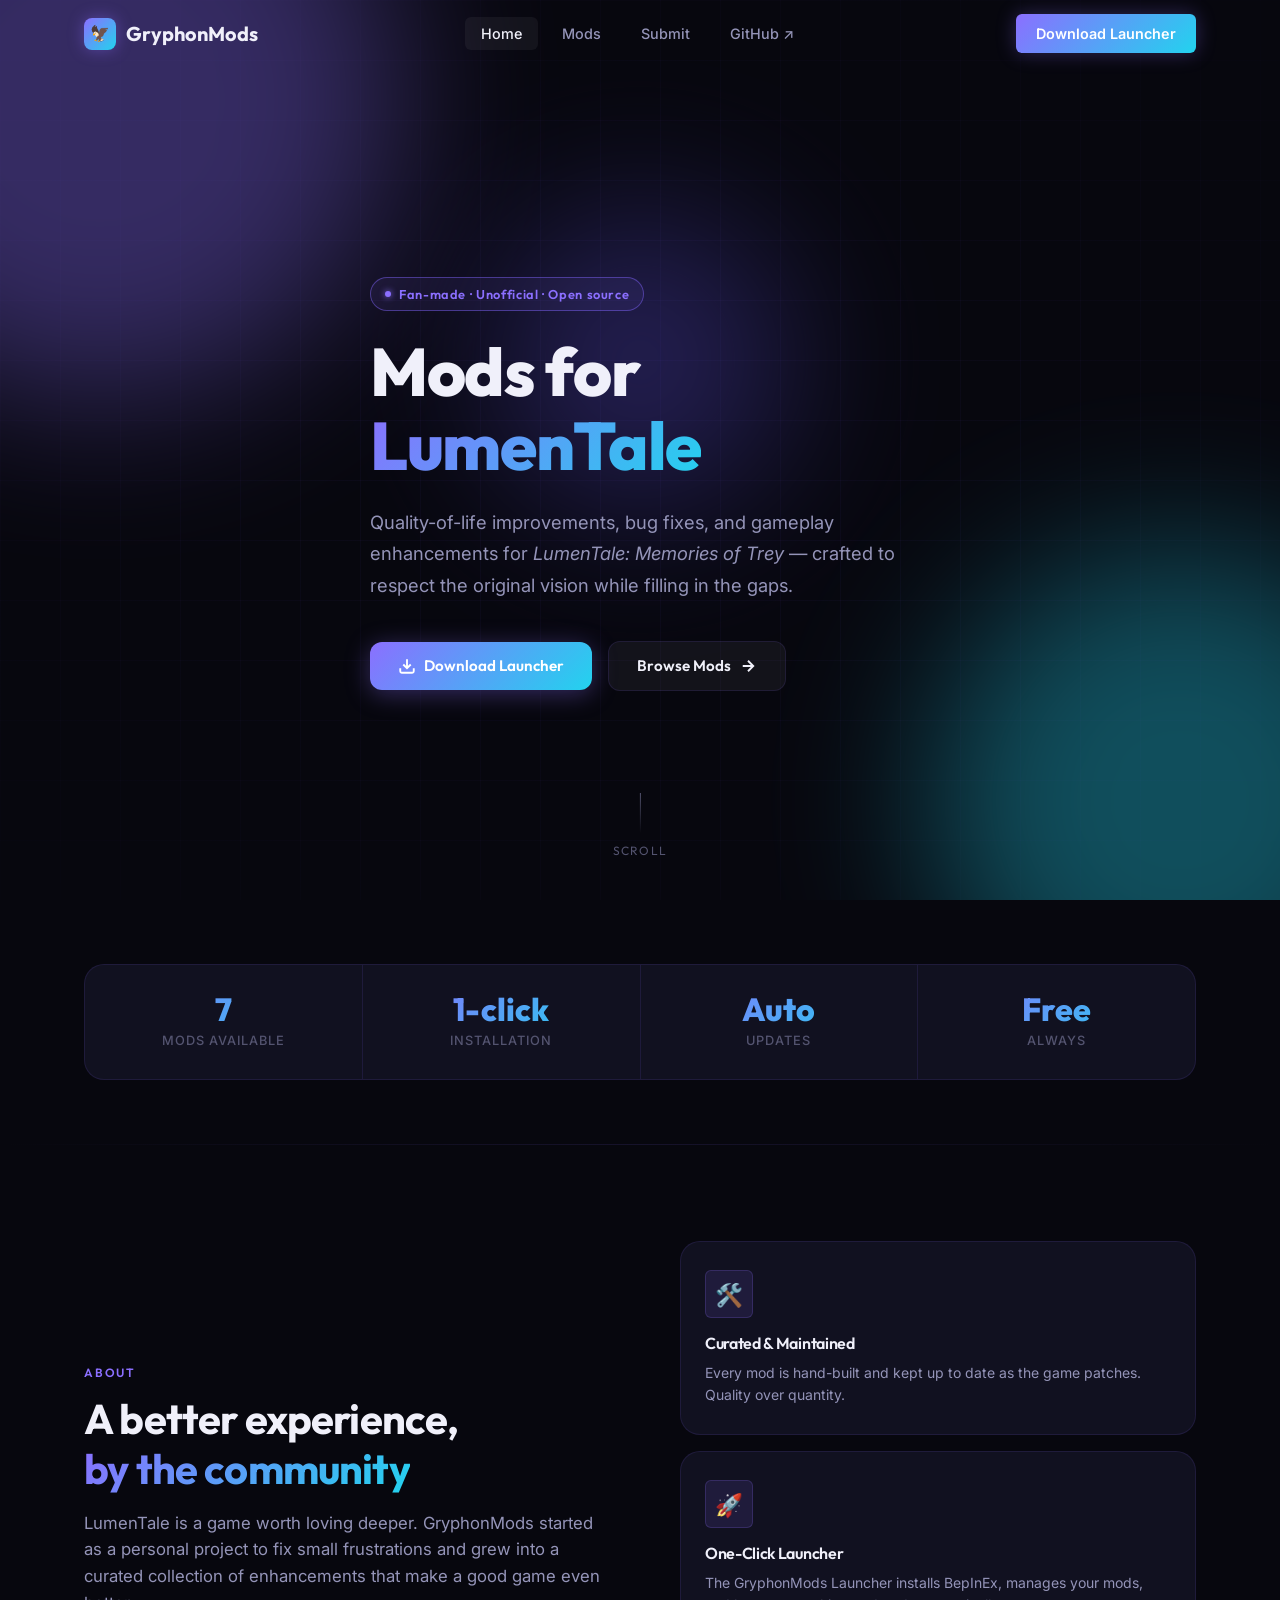
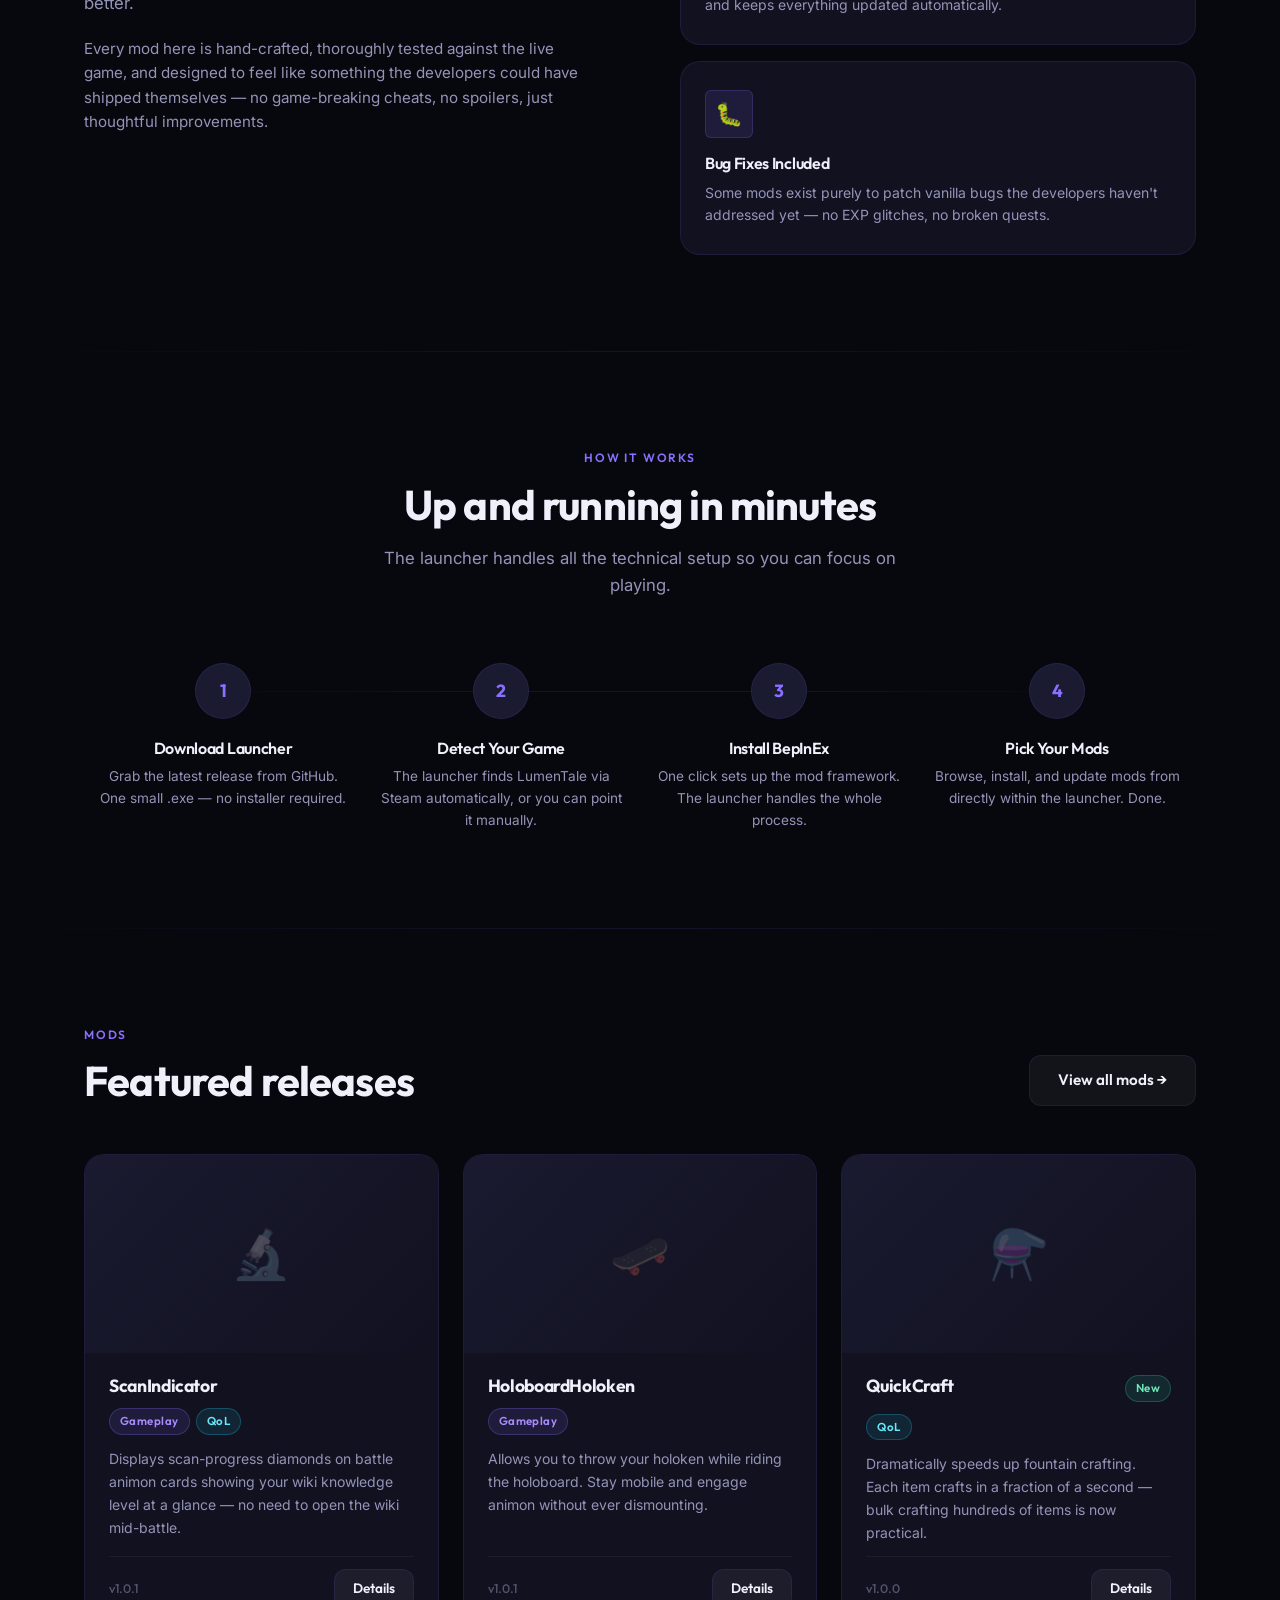
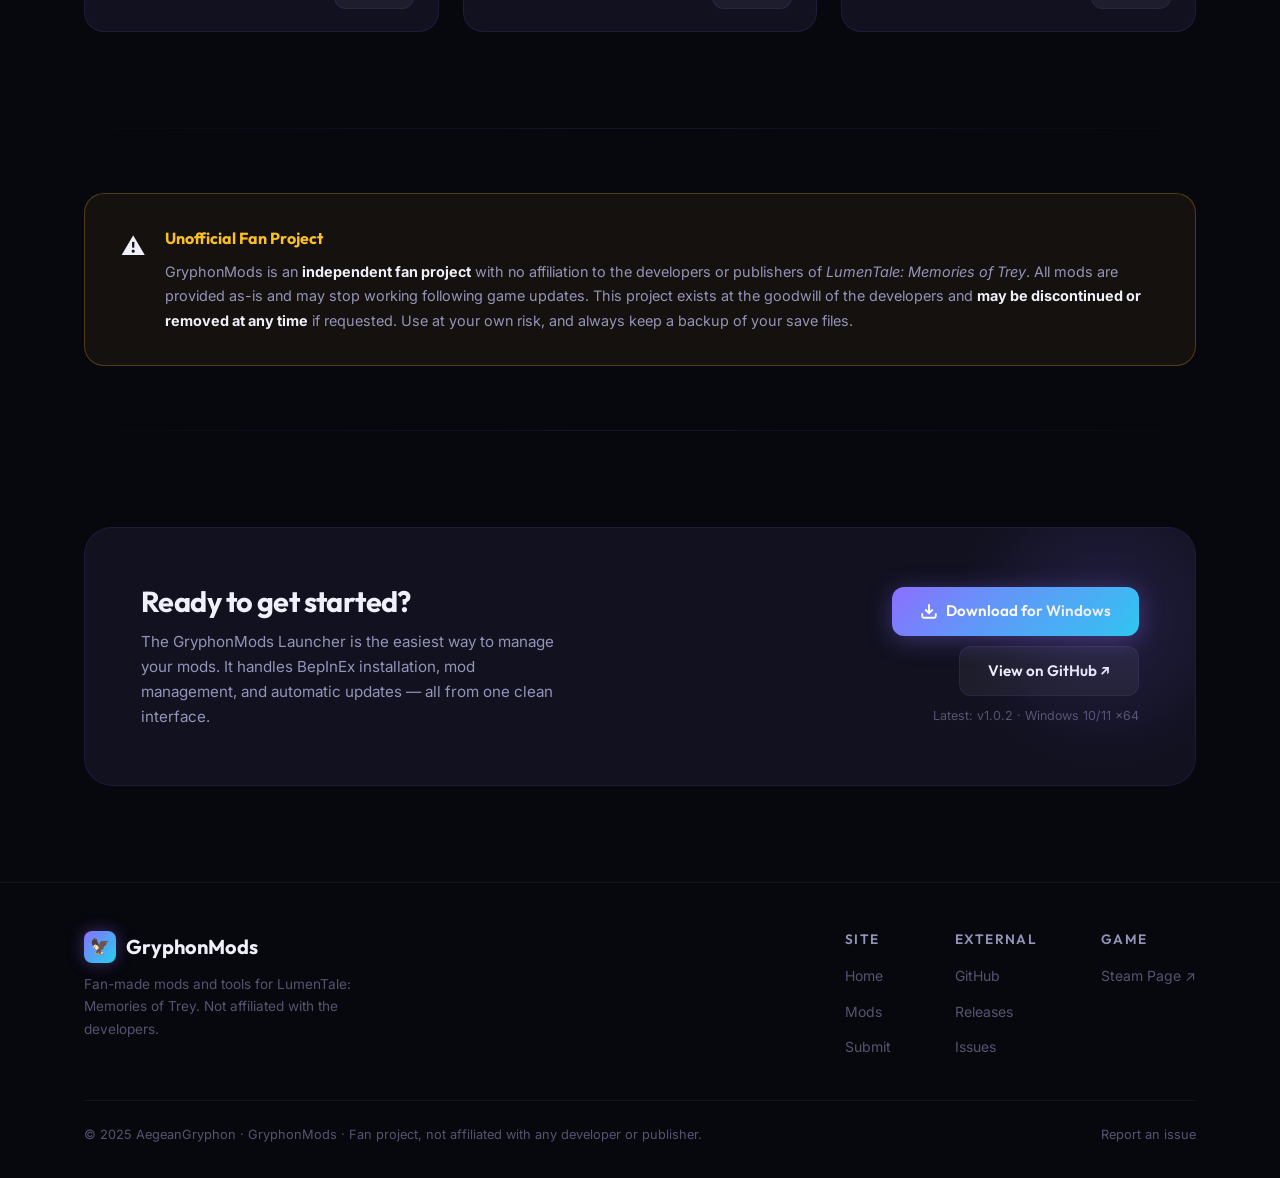
==== commit 3909b4e7: "Update site to HoloboardHoloken v1.0.1 Co-Authored-By: Claude Sonnet 4.6 <noreply@anthropic.com>" ====
--- a/docs/index.html
+++ b/docs/index.html
@@ -251,7 +251,7 @@
             engage animon without ever dismounting.
           </p>
           <div class="mod-card__footer">
-            <span class="mod-card__version">v1.0.0</span>
+            <span class="mod-card__version">v1.0.1</span>
             <a href="mods.html" class="btn btn--ghost btn--sm">Details</a>
           </div>
         </div>
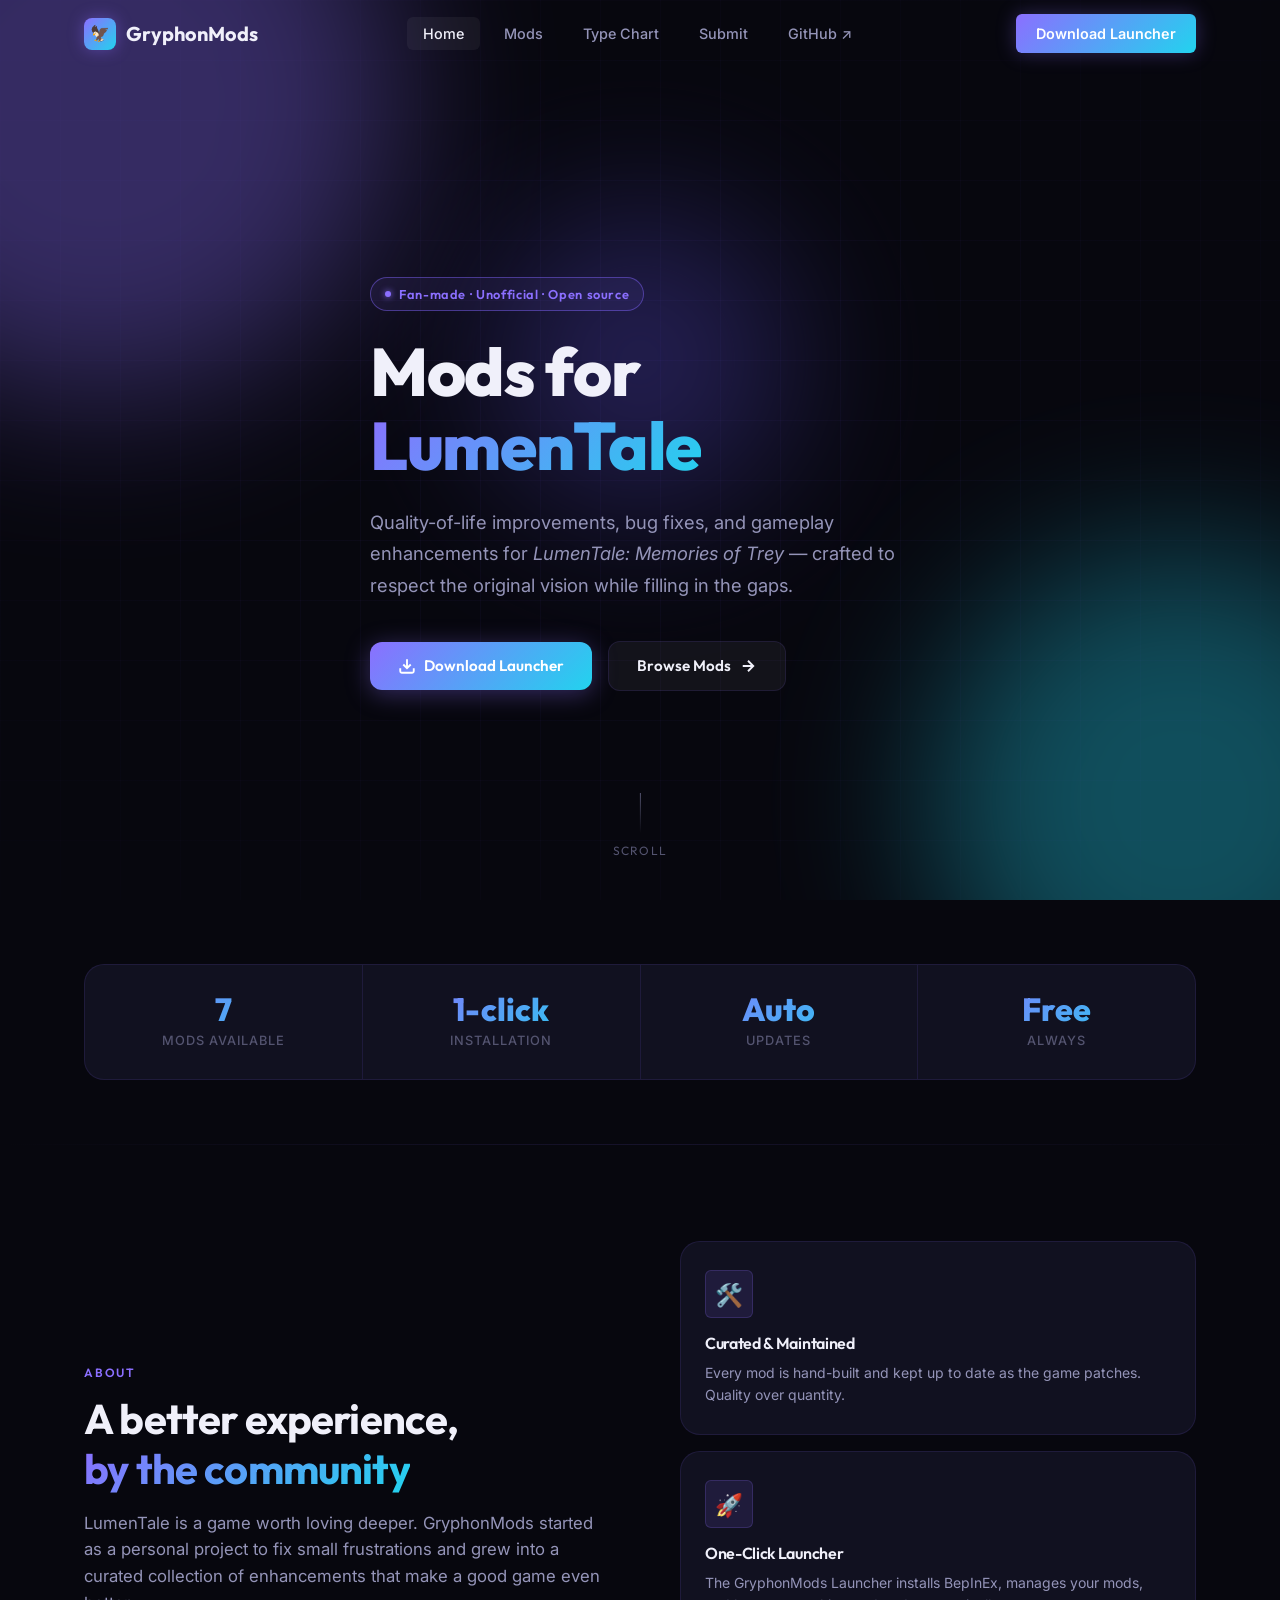
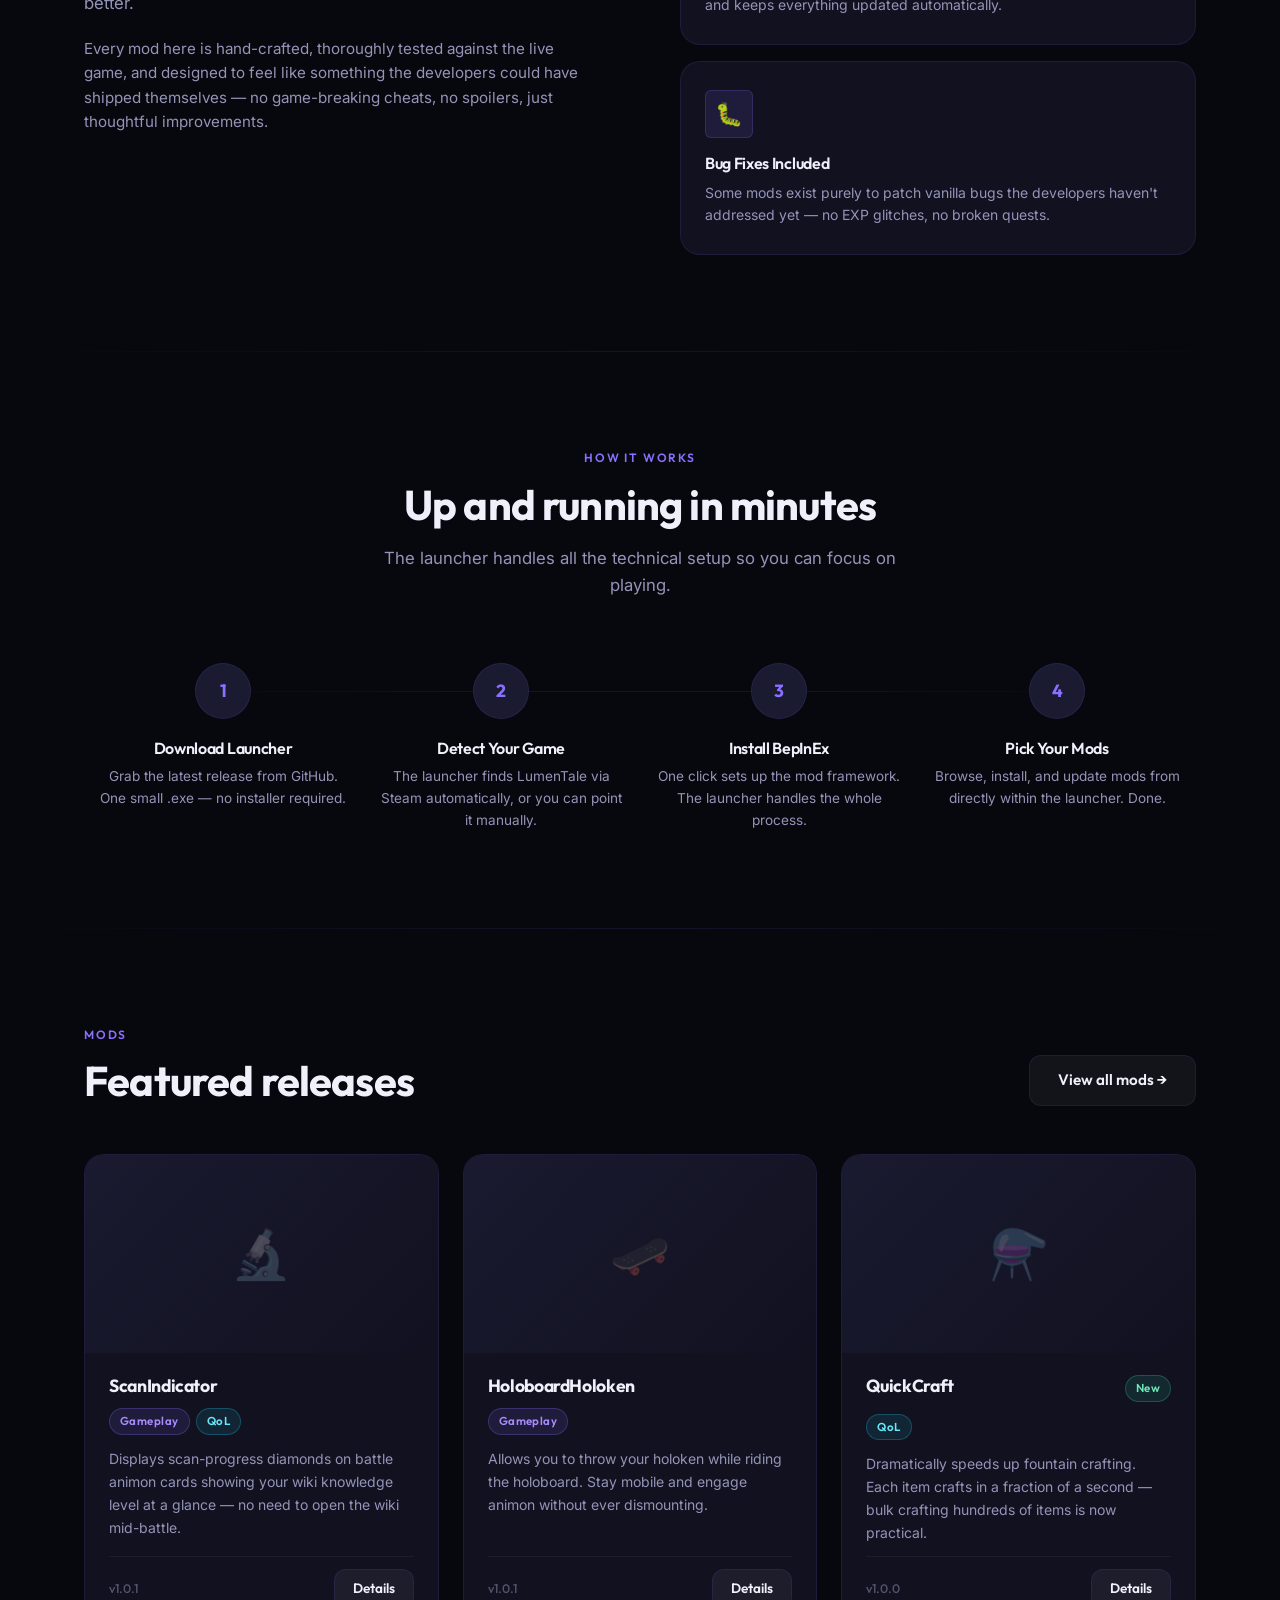
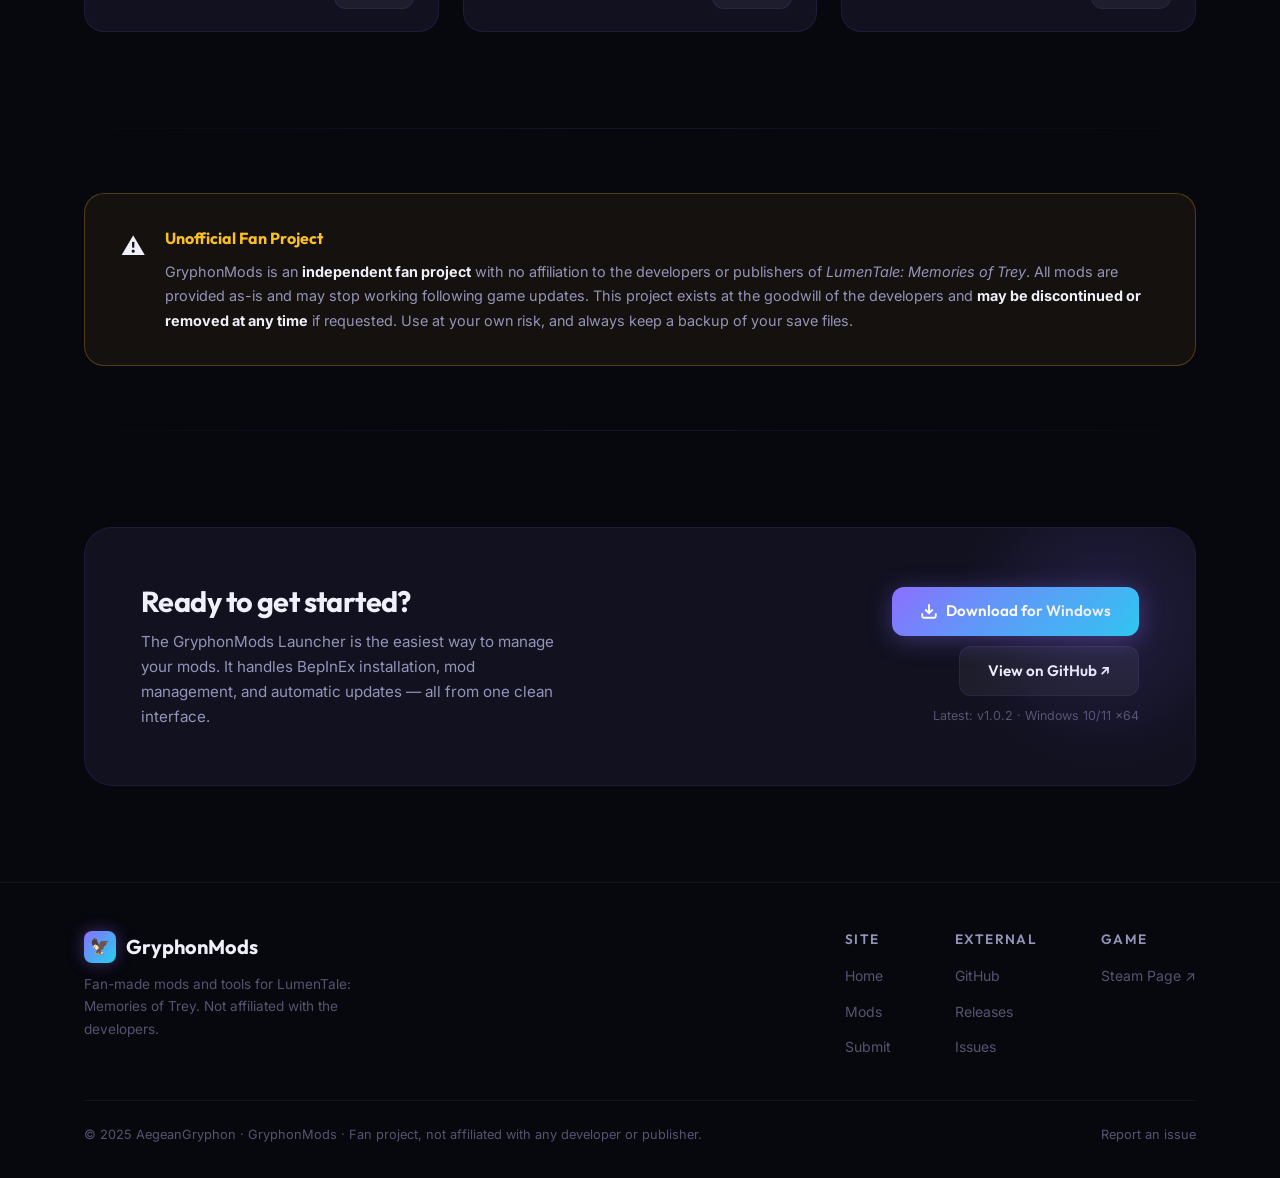
==== commit c0c00cb1: "Add interactive type chart page to site Full elemental (13×13) and emotional (5×5) type effectivenes" ====
--- a/docs/index.html
+++ b/docs/index.html
@@ -23,8 +23,9 @@
     </a>
     <ul class="nav__links" role="list">
       <li><a href="index.html"  class="nav__link" data-page="index.html">Home</a></li>
-      <li><a href="mods.html"   class="nav__link" data-page="mods.html">Mods</a></li>
-      <li><a href="submit.html" class="nav__link" data-page="submit.html">Submit</a></li>
+      <li><a href="mods.html"      class="nav__link" data-page="mods.html">Mods</a></li>
+      <li><a href="typechart.html" class="nav__link" data-page="typechart.html">Type Chart</a></li>
+      <li><a href="submit.html"    class="nav__link" data-page="submit.html">Submit</a></li>
       <li><a href="https://github.com/AegeanGryphon/GryphonMods" target="_blank" rel="noopener" class="nav__link">GitHub ↗</a></li>
     </ul>
     <a href="https://github.com/AegeanGryphon/GryphonMods/releases/latest" class="nav__cta" target="_blank" rel="noopener">
@@ -37,8 +38,9 @@
 </nav>
 <nav class="nav__mobile" aria-label="Mobile navigation">
   <a href="index.html"  class="nav__link" data-page="index.html">Home</a>
-  <a href="mods.html"   class="nav__link" data-page="mods.html">Mods</a>
-  <a href="submit.html" class="nav__link" data-page="submit.html">Submit</a>
+  <a href="mods.html"      class="nav__link" data-page="mods.html">Mods</a>
+  <a href="typechart.html" class="nav__link" data-page="typechart.html">Type Chart</a>
+  <a href="submit.html"    class="nav__link" data-page="submit.html">Submit</a>
   <a href="https://github.com/AegeanGryphon/GryphonMods" target="_blank" rel="noopener" class="nav__link">GitHub ↗</a>
   <a href="https://github.com/AegeanGryphon/GryphonMods/releases/latest" class="btn btn--primary" target="_blank" rel="noopener" style="margin-top:8px;">
     Download Launcher
@@ -208,7 +210,7 @@
     </div>
     <div class="mods-grid">
 
-      <article class="mod-card reveal" data-tags="gameplay qol">
+      <article class="mod-card reveal" data-tags="gameplay qol" data-mod-id="scan-indicator">
         <div class="mod-card__image">
           <div class="mod-card__placeholder">
             <span class="mod-card__placeholder-icon">🔬</span>
@@ -233,7 +235,7 @@
         </div>
       </article>
 
-      <article class="mod-card reveal reveal-delay-1" data-tags="gameplay">
+      <article class="mod-card reveal reveal-delay-1" data-tags="gameplay" data-mod-id="holoboard-holoken">
         <div class="mod-card__image">
           <div class="mod-card__placeholder">
             <span class="mod-card__placeholder-icon">🛹</span>
@@ -257,7 +259,7 @@
         </div>
       </article>
 
-      <article class="mod-card reveal reveal-delay-2" data-tags="qol">
+      <article class="mod-card reveal reveal-delay-2" data-tags="qol" data-mod-id="quickcraft">
         <div class="mod-card__image">
           <div class="mod-card__placeholder">
             <span class="mod-card__placeholder-icon">⚗️</span>
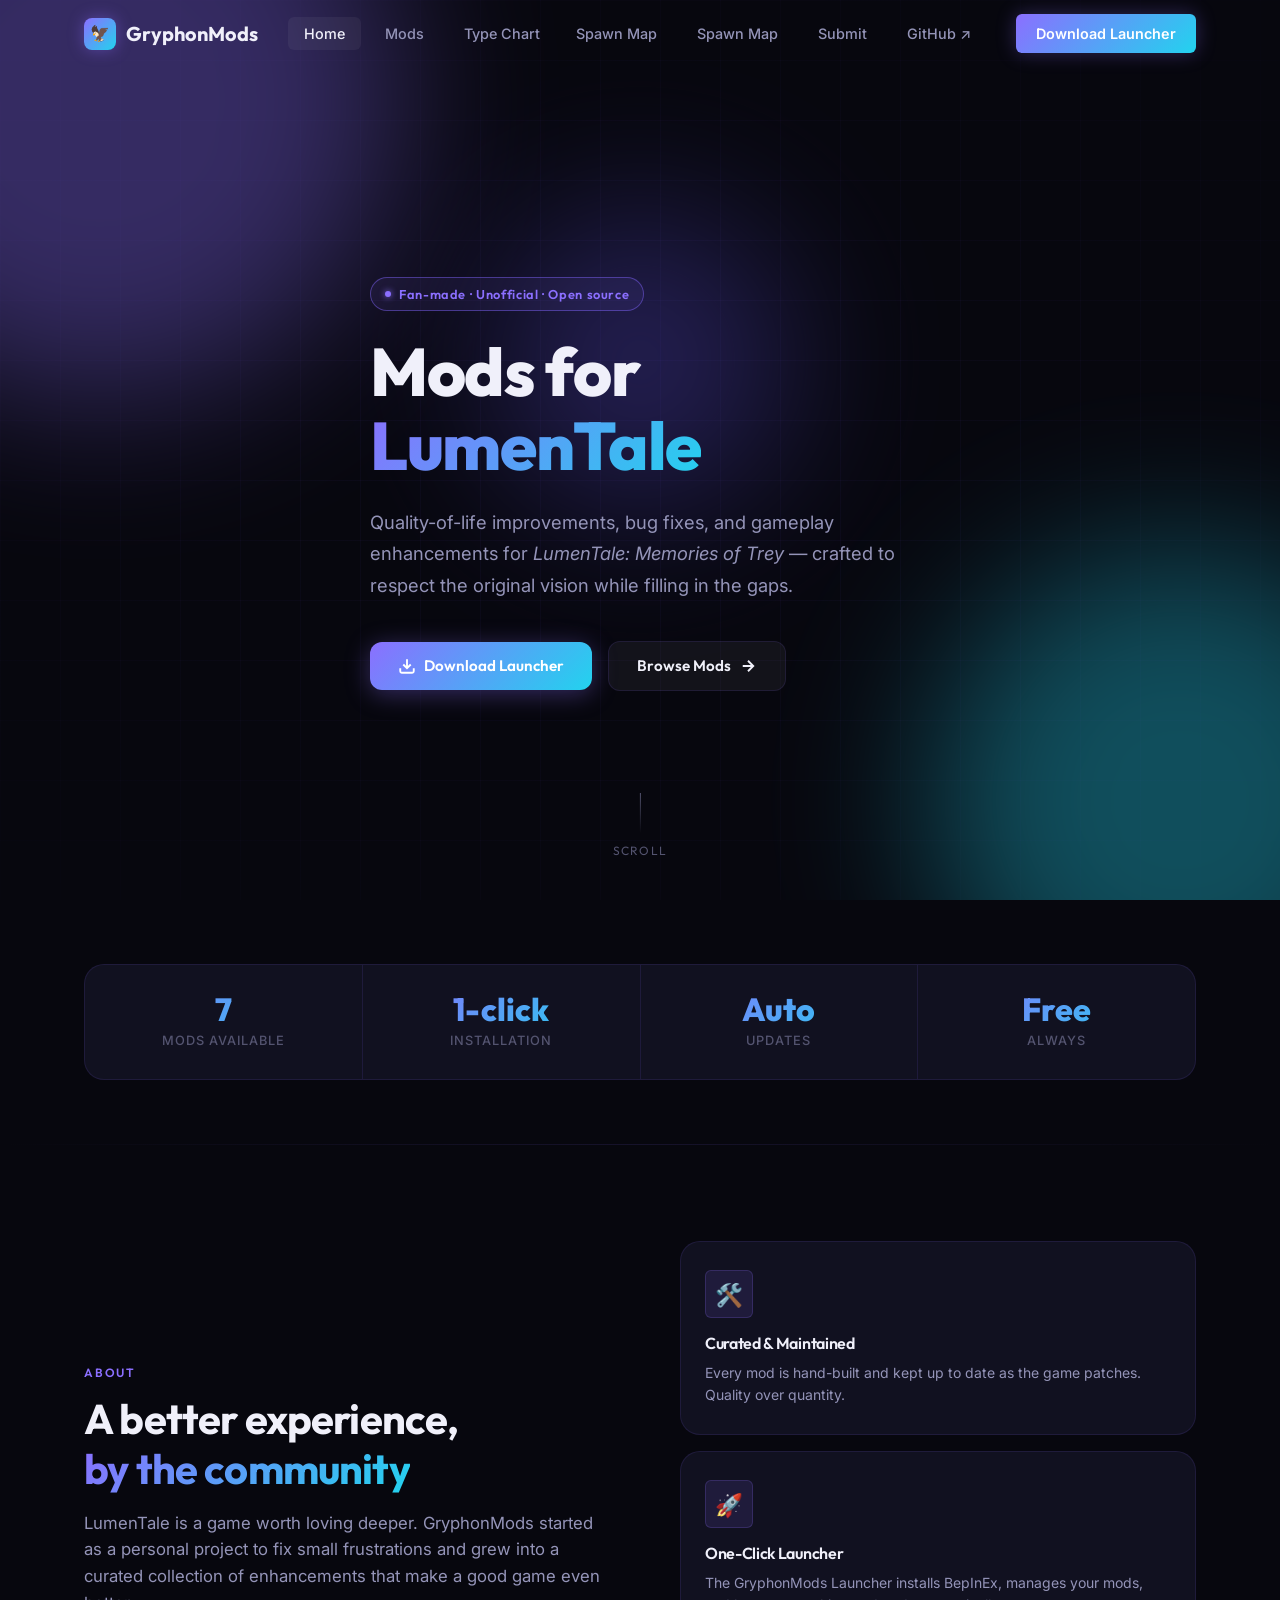
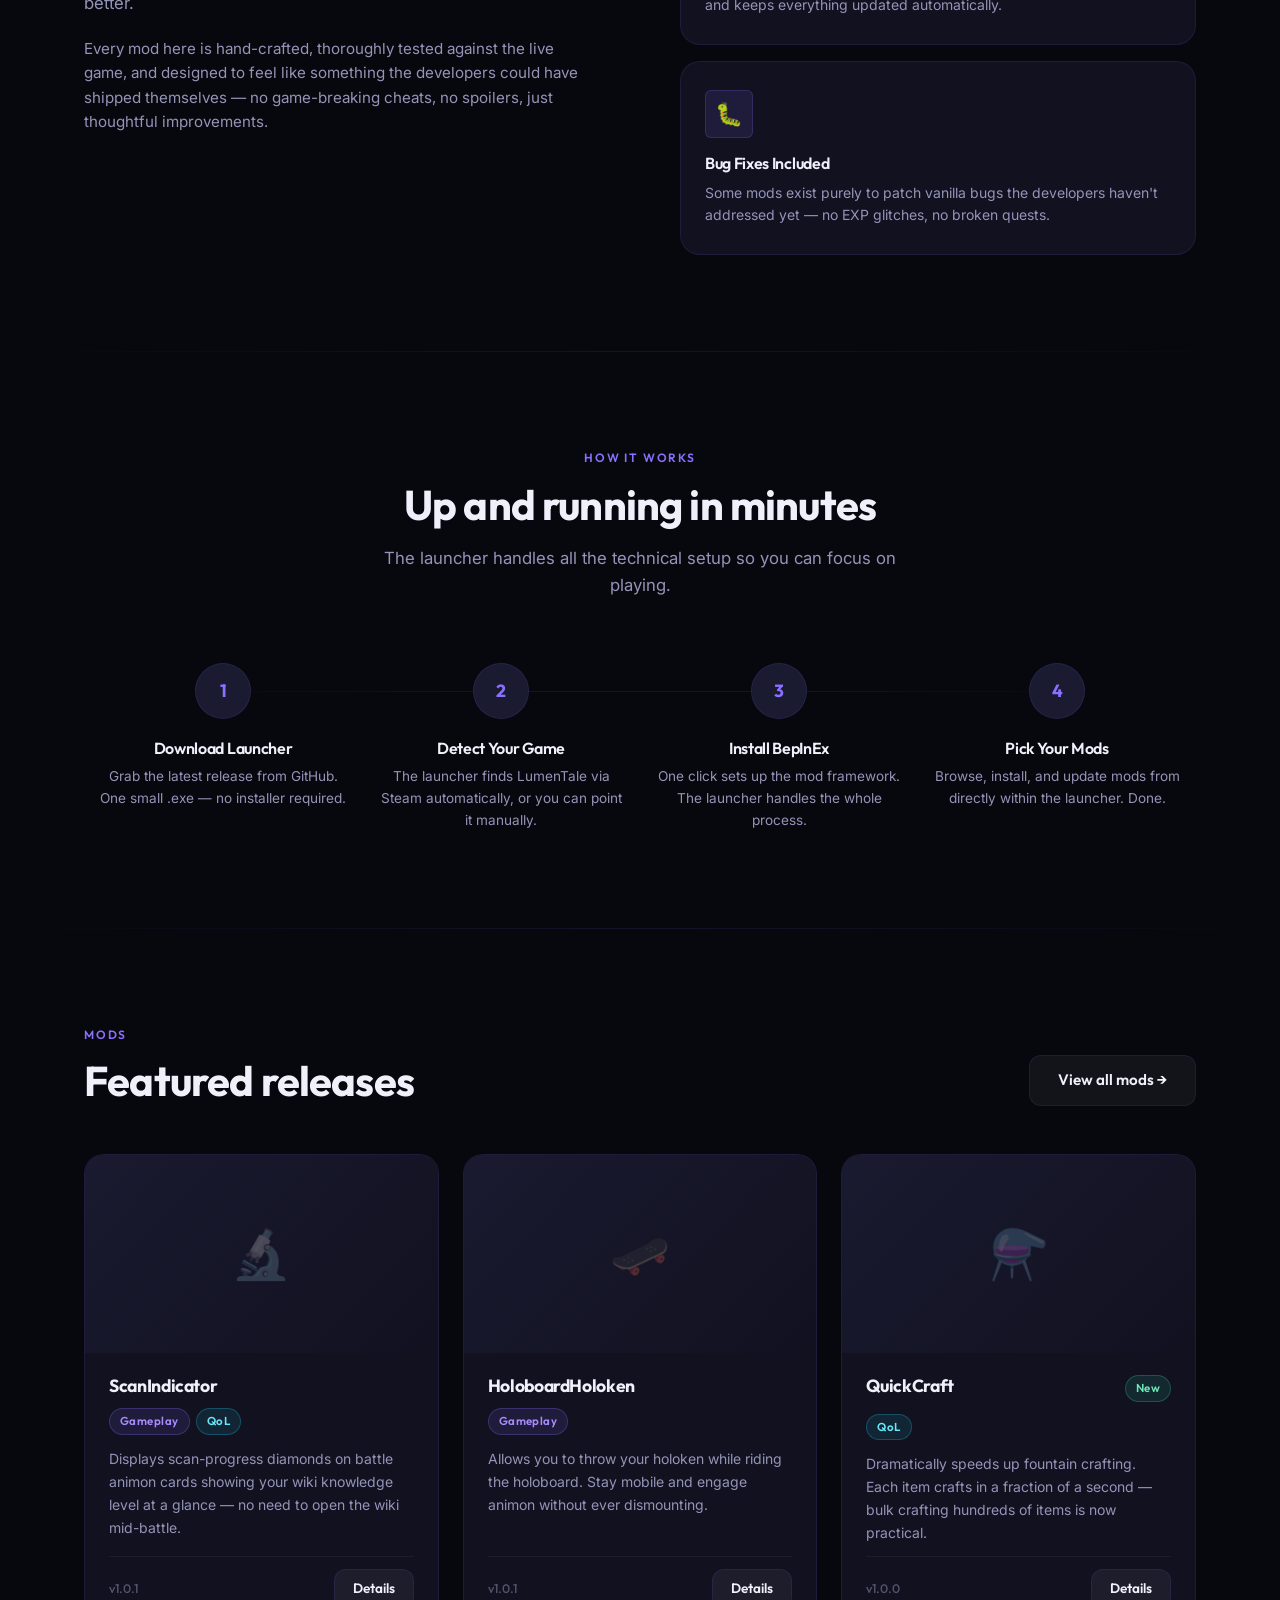
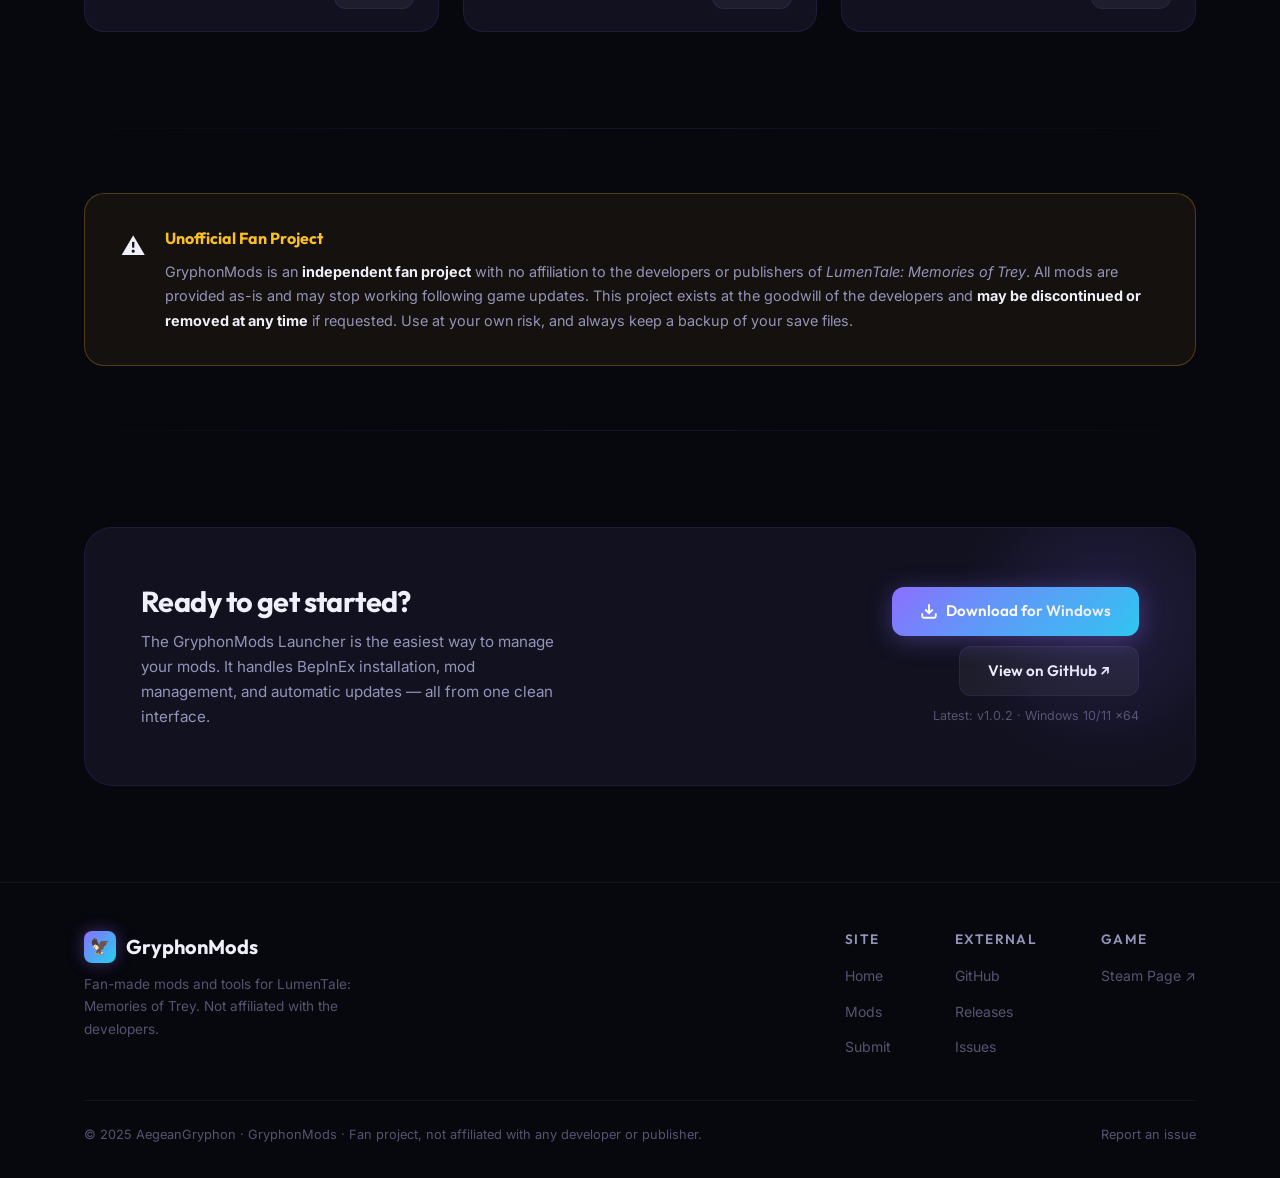
==== commit d67ad455: "Add Spawn Map tool with all assets and site navigation - 33 map images, 244 animon icons committed t" ====
--- a/docs/index.html
+++ b/docs/index.html
@@ -24,7 +24,9 @@
     <ul class="nav__links" role="list">
       <li><a href="index.html"  class="nav__link" data-page="index.html">Home</a></li>
       <li><a href="mods.html"      class="nav__link" data-page="mods.html">Mods</a></li>
-      <li><a href="typechart.html" class="nav__link" data-page="typechart.html">Type Chart</a></li>
+      <li><a href="typechart.html" class="nav__link" data-page="typechart.html">Type Chart</a>
+  <a href="spawn-map/" class="nav__link" data-page="spawn-map/">Spawn Map</a></li>
+      <li><a href="spawn-map/" class="nav__link" data-page="spawn-map/">Spawn Map</a></li>
       <li><a href="submit.html"    class="nav__link" data-page="submit.html">Submit</a></li>
       <li><a href="https://github.com/AegeanGryphon/GryphonMods" target="_blank" rel="noopener" class="nav__link">GitHub ↗</a></li>
     </ul>
